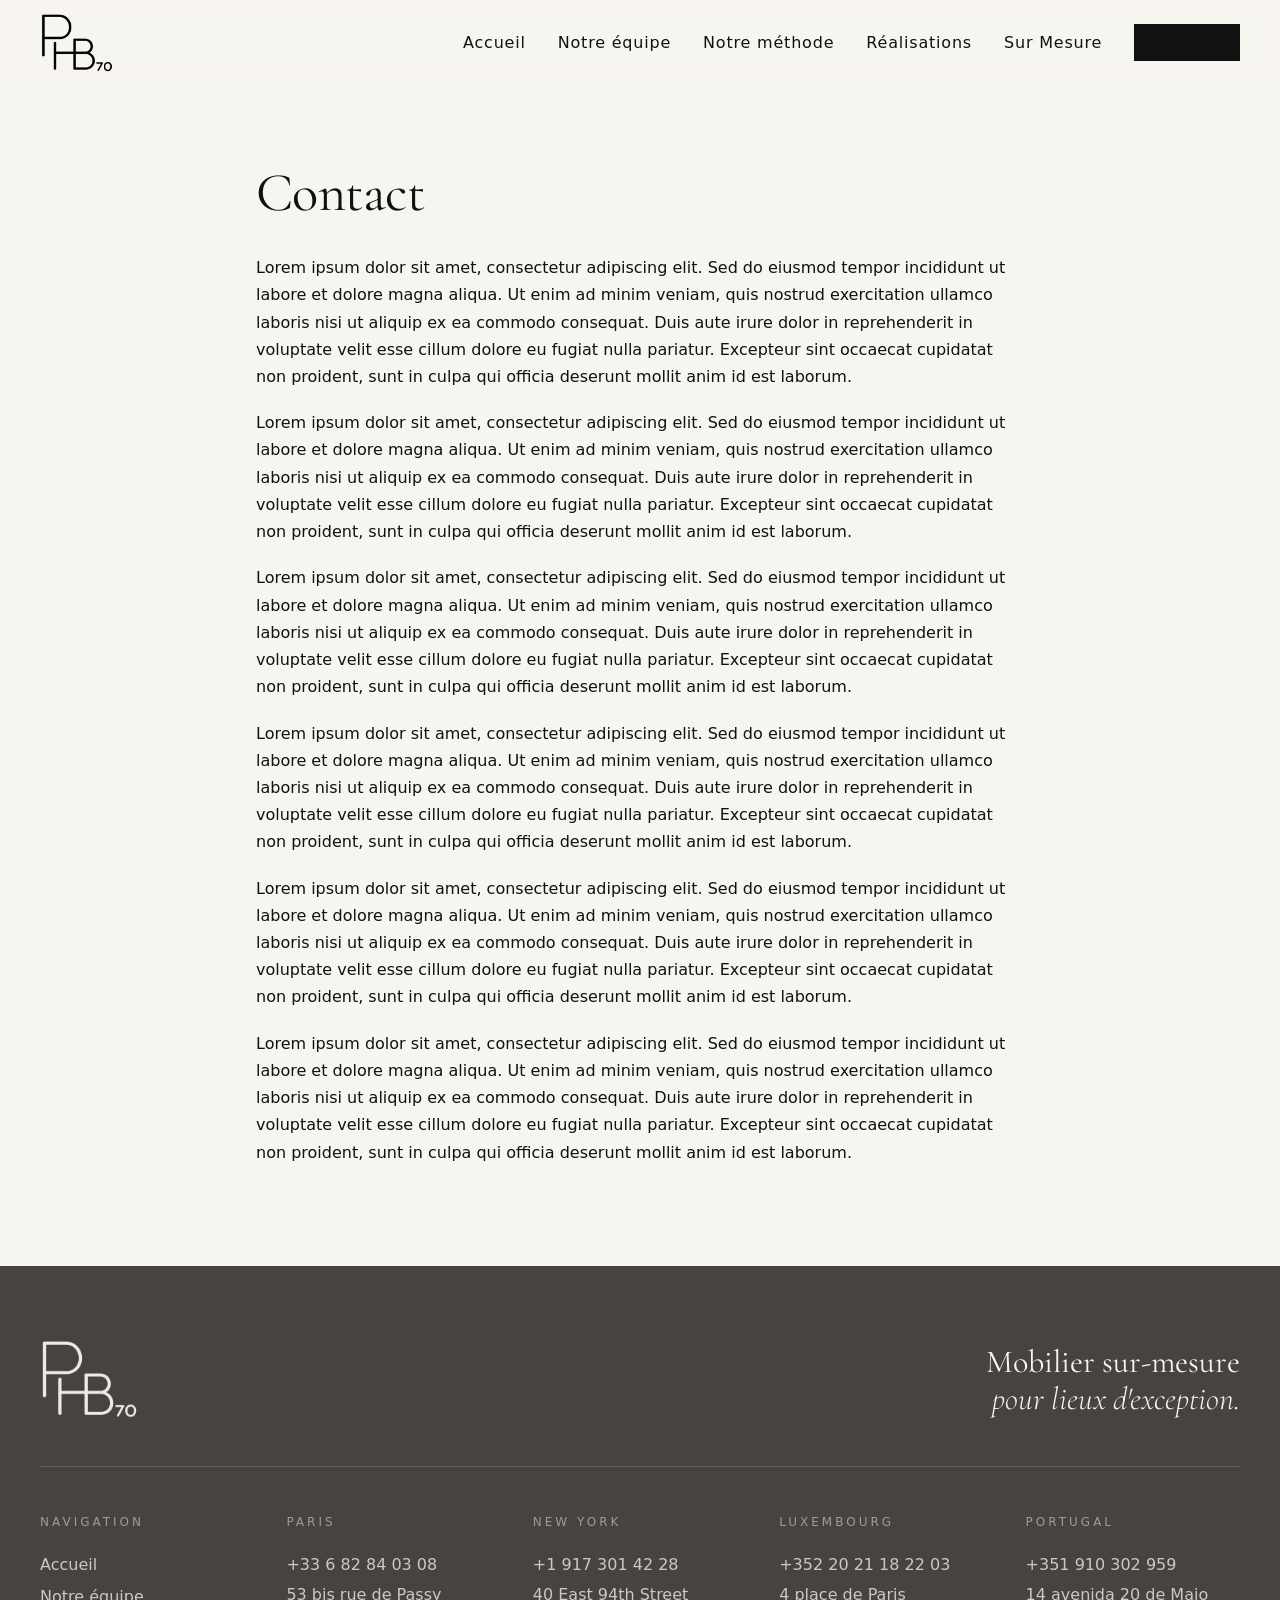
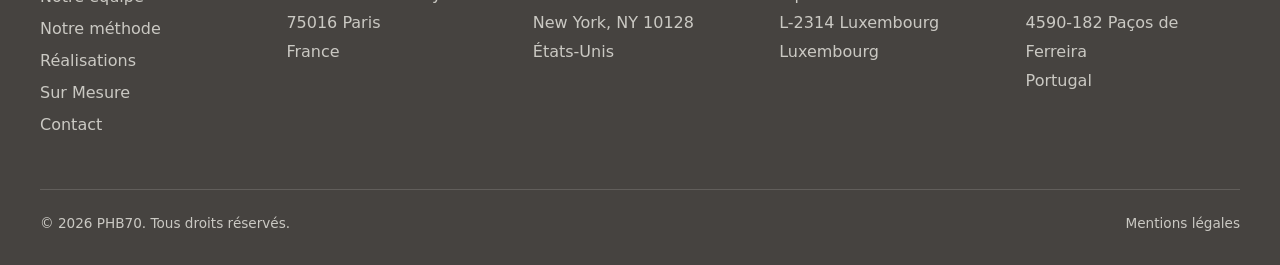
==== contact.html @ 9720c7aa "Add styles and scripts for new "Sur Mesure" page; implement scroll animations for expertise cards an" ====
<!DOCTYPE html>
<html lang="fr">
<head>
  <meta charset="UTF-8">
  <meta name="viewport" content="width=device-width, initial-scale=1.0">
  <title>Contact — PHB70</title>
  <link rel="preconnect" href="https://fonts.googleapis.com">
  <link rel="preconnect" href="https://fonts.gstatic.com" crossorigin>
  <link rel="stylesheet" href="https://fonts.googleapis.com/css2?family=Cormorant+Garamond:ital,wght@0,300;0,400;0,500;0,600;0,700;1,300;1,400&display=swap">
  <link rel="stylesheet" href="style.css">
</head>
<body>
  <header class="header header--transparent is-scrolled" data-solid>
    <a href="index.html" class="header__logo" aria-label="PHB70 — Accueil">
      <img src="assets/logo.png" alt="Logo PHB70">
    </a>
    <nav class="header__nav">
      <ul>
        <li><a href="index.html">Accueil</a></li>
        <li><a href="equipe.html">Notre équipe</a></li>
        <li><a href="methode.html">Notre méthode</a></li>
        <li><a href="realisations.html">Réalisations</a></li>
        <li><a href="sur-mesure.html">Sur Mesure</a></li>
        <li><a href="contact.html" class="header__cta active">Contact</a></li>
      </ul>
    </nav>
  </header>

  <!-- TEXTE TEMPORAIRE en attendant le vrai contenu : à supprimer -->
  <main class="placeholder-page">
    <h1 class="section-title">Contact</h1>
      <p>Lorem ipsum dolor sit amet, consectetur adipiscing elit. Sed do eiusmod tempor incididunt ut labore et dolore magna aliqua. Ut enim ad minim veniam, quis nostrud exercitation ullamco laboris nisi ut aliquip ex ea commodo consequat. Duis aute irure dolor in reprehenderit in voluptate velit esse cillum dolore eu fugiat nulla pariatur. Excepteur sint occaecat cupidatat non proident, sunt in culpa qui officia deserunt mollit anim id est laborum.</p>
      <p>Lorem ipsum dolor sit amet, consectetur adipiscing elit. Sed do eiusmod tempor incididunt ut labore et dolore magna aliqua. Ut enim ad minim veniam, quis nostrud exercitation ullamco laboris nisi ut aliquip ex ea commodo consequat. Duis aute irure dolor in reprehenderit in voluptate velit esse cillum dolore eu fugiat nulla pariatur. Excepteur sint occaecat cupidatat non proident, sunt in culpa qui officia deserunt mollit anim id est laborum.</p>
      <p>Lorem ipsum dolor sit amet, consectetur adipiscing elit. Sed do eiusmod tempor incididunt ut labore et dolore magna aliqua. Ut enim ad minim veniam, quis nostrud exercitation ullamco laboris nisi ut aliquip ex ea commodo consequat. Duis aute irure dolor in reprehenderit in voluptate velit esse cillum dolore eu fugiat nulla pariatur. Excepteur sint occaecat cupidatat non proident, sunt in culpa qui officia deserunt mollit anim id est laborum.</p>
      <p>Lorem ipsum dolor sit amet, consectetur adipiscing elit. Sed do eiusmod tempor incididunt ut labore et dolore magna aliqua. Ut enim ad minim veniam, quis nostrud exercitation ullamco laboris nisi ut aliquip ex ea commodo consequat. Duis aute irure dolor in reprehenderit in voluptate velit esse cillum dolore eu fugiat nulla pariatur. Excepteur sint occaecat cupidatat non proident, sunt in culpa qui officia deserunt mollit anim id est laborum.</p>
      <p>Lorem ipsum dolor sit amet, consectetur adipiscing elit. Sed do eiusmod tempor incididunt ut labore et dolore magna aliqua. Ut enim ad minim veniam, quis nostrud exercitation ullamco laboris nisi ut aliquip ex ea commodo consequat. Duis aute irure dolor in reprehenderit in voluptate velit esse cillum dolore eu fugiat nulla pariatur. Excepteur sint occaecat cupidatat non proident, sunt in culpa qui officia deserunt mollit anim id est laborum.</p>
      <p>Lorem ipsum dolor sit amet, consectetur adipiscing elit. Sed do eiusmod tempor incididunt ut labore et dolore magna aliqua. Ut enim ad minim veniam, quis nostrud exercitation ullamco laboris nisi ut aliquip ex ea commodo consequat. Duis aute irure dolor in reprehenderit in voluptate velit esse cillum dolore eu fugiat nulla pariatur. Excepteur sint occaecat cupidatat non proident, sunt in culpa qui officia deserunt mollit anim id est laborum.</p>
  </main>

  <footer class="footer">
    <div class="footer__top">
      <a href="index.html" class="footer__logo" aria-label="PHB70 — Accueil">
        <img src="assets/logo.png" alt="Logo PHB70">
      </a>
      <p class="footer__tagline">Mobilier sur&#8209;mesure<br><em>pour lieux d'exception.</em></p>
    </div>

    <div class="footer__grid">
      <div class="footer__col">
        <h3 class="footer__heading">Navigation</h3>
        <ul class="footer__nav">
          <li><a class="footer__link" href="index.html">Accueil</a></li>
          <li><a class="footer__link" href="equipe.html">Notre équipe</a></li>
          <li><a class="footer__link" href="methode.html">Notre méthode</a></li>
          <li><a class="footer__link" href="realisations.html">Réalisations</a></li>
          <li><a class="footer__link" href="sur-mesure.html">Sur Mesure</a></li>
          <li><a class="footer__link" href="contact.html">Contact</a></li>
        </ul>
      </div>
      <div class="footer__col">
        <h3 class="footer__heading">Paris</h3>
        <a class="footer__link" href="tel:+33682840308">+33 6 82 84 03 08</a>
        <address class="footer__address">53 bis rue de Passy<br>75016 Paris<br>France</address>
      </div>
      <div class="footer__col">
        <h3 class="footer__heading">New York</h3>
        <a class="footer__link" href="tel:+19173014228">+1 917 301 42 28</a>
        <address class="footer__address">40 East 94th Street<br>New York, NY 10128<br>États-Unis</address>
      </div>
      <div class="footer__col">
        <h3 class="footer__heading">Luxembourg</h3>
        <a class="footer__link" href="tel:+3522021182203">+352 20 21 18 22 03</a>
        <address class="footer__address">4 place de Paris<br>L-2314 Luxembourg<br>Luxembourg</address>
      </div>
      <div class="footer__col">
        <h3 class="footer__heading">Portugal</h3>
        <a class="footer__link" href="tel:+351910302959">+351 910 302 959</a>
        <address class="footer__address">14 avenida 20 de Maio<br>4590-182 Paços de Ferreira<br>Portugal</address>
      </div>
    </div>

    <div class="footer__bottom">
      <p>&copy; 2026 PHB70. Tous droits réservés.</p>
      <a class="footer__link" href="#">Mentions légales</a>
    </div>
  </footer>
  <script src="header.js"></script>
</body>
</html>
---- style.css ----
*,
*::before,
*::after {
  box-sizing: border-box;
  margin: 0;
  padding: 0;
}

body {
  font-family: system-ui, -apple-system, "Segoe UI", Roboto, sans-serif;
  color: #111;
  background: #F7F5EF;
}

/* ===== Header ===== */
.header {
  display: flex;
  align-items: center;
  justify-content: space-between;
  padding: 12px 40px;
  border-bottom: 1px solid #e5e5e5;
  background: #F7F5EF;
}

.header__logo img {
  display: block;
  height: 60px;
  width: auto;
}

.header__nav ul {
  display: flex;
  gap: 32px;
  list-style: none;
}

.header__nav a {
  color: #111;
  text-decoration: none;
  font-size: 1rem;
  letter-spacing: 0.05em;
  padding-bottom: 4px;
  border-bottom: 1px solid transparent;
  transition: border-color 0.2s;
}

.header__nav a:hover,
.header__nav a.active {
  border-bottom-color: #111;
}

/* Bouton Contact encadré */
.header__nav a.header__cta {
  border: 1px solid #111;
  padding: 8px 18px;
  transition: background-color 0.2s, color 0.2s;
}

.header__nav a.header__cta:hover,
.header__nav a.header__cta.active {
  background: #111;
  color: #fff;
  border-color: #111;
}

@media (max-width: 600px) {
  .header {
    padding: 10px 16px;
  }

  .header__logo img {
    height: 44px;
  }
}

@media (max-width: 900px) {
  .header {
    flex-direction: column;
    gap: 12px;
  }

  .header__nav ul {
    flex-wrap: wrap;
    justify-content: center;
    gap: 12px 20px;
  }

  .header__nav a {
    font-size: 0.9rem;
  }
}

/* ===== Header transparent (page d'accueil) ===== */
.header--transparent {
  position: fixed;
  top: 0;
  left: 0;
  right: 0;
  z-index: 100;
  background: transparent;
  border-bottom-color: transparent;
  transition: background-color 0.3s, border-color 0.3s, transform 0.3s ease;
}

/* Header caché quand on descend */
.header--transparent.is-hidden {
  transform: translateY(-100%);
}

/* Léger dégradé sombre pour que le texte blanc reste lisible sur les photos */
.header--transparent::before {
  content: "";
  position: absolute;
  inset: 0;
  z-index: -1;
  background: linear-gradient(to bottom, rgba(0, 0, 0, 0.45), transparent);
  transition: opacity 0.3s;
}

/* Logo et liens en blanc tant que le header est transparent */
.header--transparent .header__logo img {
  filter: invert(1);
  transition: filter 0.3s;
}

.header--transparent .header__nav a {
  color: #fff;
}

.header--transparent .header__nav a:hover,
.header--transparent .header__nav a.active {
  border-bottom-color: #fff;
}

.header--transparent .header__nav a.header__cta {
  border-color: #fff;
}

.header--transparent .header__nav a.header__cta:hover {
  background: #fff;
  color: #111;
}

/* Une fois qu'on a scrollé : header blanc normal */
.header--transparent.is-scrolled {
  background: rgba(247, 245, 239, 0.4);
  -webkit-backdrop-filter: blur(10px);
  backdrop-filter: blur(10px);
  border-bottom-color: transparent;
}

.header--transparent.is-scrolled::before {
  opacity: 0;
}

.header--transparent.is-scrolled .header__logo img {
  filter: none;
}

.header--transparent.is-scrolled .header__nav a {
  color: #111;
}

.header--transparent.is-scrolled .header__nav a:hover,
.header--transparent.is-scrolled .header__nav a.active {
  border-bottom-color: #111;
}

.header--transparent.is-scrolled .header__nav a.header__cta {
  border-color: #111;
}

.header--transparent.is-scrolled .header__nav a.header__cta:hover {
  background: #111;
  color: #fff;
}

/* ===== Carrousel ===== */
.carousel {
  position: relative;
  width: 100%;
  height: 90vh;
  min-height: 320px;
  overflow: hidden;
  background: #111;
}

.carousel__slide {
  position: absolute;
  inset: 0;
  width: 100%;
  height: 100%;
  object-fit: cover;
  opacity: 0;
  transition: opacity 0.8s ease;
}

.carousel__slide.is-active {
  opacity: 1;
}

/* Dégradé sombre en bas pour la lisibilité du texte */
.carousel::after {
  content: "";
  position: absolute;
  inset: 0;
  background: linear-gradient(to top, rgba(0, 0, 0, 0.5), transparent 50%);
  pointer-events: none;
}

/* Texte sur le carrousel, en bas à gauche au-dessus des barres */
.carousel__text {
  position: absolute;
  left: 40px;
  bottom: 72px;
  z-index: 1;
  color: #fff;
  max-width: 700px;
}

/* Même police élégante que les titres de section */
.carousel__title {
  font-family: "Cormorant Garamond", Georgia, serif;
  font-size: 5rem;
  font-weight: 400;
  letter-spacing: 0.04em;
  line-height: 1;
}

.carousel__tagline {
  margin-top: 8px;
  font-family: "Cormorant Garamond", Georgia, serif;
  font-style: italic;
  font-weight: 300;
  font-size: 2rem;
  line-height: 1.2;
}

.carousel__intro {
  margin-top: 16px;
  max-width: 520px;
  font-size: 1rem;
  line-height: 1.6;
  color: rgba(255, 255, 255, 0.85);
}

/* Boutons sur le carrousel */
.carousel__actions {
  display: flex;
  flex-wrap: wrap;
  gap: 16px;
  margin-top: 28px;
}

.btn {
  display: inline-block;
  padding: 14px 28px;
  font-size: 0.9rem;
  letter-spacing: 0.08em;
  text-decoration: none;
  border: 1px solid #fff;
  transition: background-color 0.25s, color 0.25s, border-color 0.25s;
}

/* Bouton plein : fond crème, texte foncé */
.btn--light {
  background: #F7F5EF;
  border-color: #F7F5EF;
  color: #111;
}

.btn--light:hover {
  background: transparent;
  color: #fff;
  border-color: #fff;
}

/* Bouton contour : transparent, texte blanc */
.btn--outline {
  background: transparent;
  color: #fff;
}

.btn--outline:hover {
  background: #fff;
  color: #111;
}

.carousel__dots {
  z-index: 1;
  position: absolute;
  bottom: 28px;
  left: 40px;
  display: flex;
  gap: 12px;
}

/* Barres de progression */
.carousel__bar {
  position: relative;
  width: 60px;
  height: 2px;
  padding: 0;
  border: none;
  background: rgba(255, 255, 255, 0.35);
  cursor: pointer;
}

/* Zone cliquable plus haute que la barre */
.carousel__bar::before {
  content: "";
  position: absolute;
  inset: -10px 0;
}

.carousel__fill {
  position: absolute;
  inset: 0;
  background: #fff;
  transform: scaleX(0);
  transform-origin: left;
}

.carousel__bar.is-done .carousel__fill {
  transform: scaleX(1);
}

.carousel__bar.is-active .carousel__fill {
  animation: carousel-fill var(--carousel-delay, 5000ms) linear forwards;
}

@keyframes carousel-fill {
  from { transform: scaleX(0); }
  to   { transform: scaleX(1); }
}

@media (max-width: 600px) {
  .carousel {
    height: 65vh;
  }

  .carousel__dots {
    left: 16px;
    bottom: 20px;
  }

  .carousel__text {
    left: 16px;
    right: 16px;
    bottom: 56px;
  }

  .carousel__title {
    font-size: 3rem;
  }

  .carousel__tagline {
    font-size: 1.4rem;
  }

  .carousel__intro {
    font-size: 0.9rem;
  }

  .carousel__actions {
    gap: 10px;
    margin-top: 20px;
  }

  .btn {
    padding: 12px 18px;
    font-size: 0.8rem;
  }
}

/* ===== Nos secteurs d'expertises ===== */
.expertises {
  padding: 80px 40px;
}

/* ===== Titres de section =====
   Petite ligne d'intro (numéro + thème) puis un grand titre
   en police élégante, avec un mot en italique. */
.section-head {
  max-width: 1300px; /* aligné sur le bord gauche des cartes */
  margin: 0 auto;
}

.section-eyebrow {
  display: flex;
  align-items: center;
  gap: 14px;
  font-size: 0.8rem;
  text-transform: uppercase;
  letter-spacing: 0.25em;
  color: rgba(17, 17, 17, 0.55);
  margin-bottom: 16px;
}

/* Petit trait avant le numéro */
.section-eyebrow::before {
  content: "";
  width: 40px;
  height: 1px;
  background: currentColor;
}

.section-title {
  font-family: "Cormorant Garamond", Georgia, serif;
  font-size: 3.4rem;
  font-weight: 400;
  line-height: 1.05;
  letter-spacing: -0.01em;
}

.section-title em {
  font-style: italic;
  font-weight: 300;
}

.expertises__grid {
  display: grid;
  grid-template-columns: repeat(3, 1fr);
  gap: 24px;
  max-width: 1300px;
  margin: 48px auto 0;
}

/* Lien "Voir toutes nos réalisations" */
.expertises__link {
  margin-top: 40px;
  text-align: center;
}

.expertises__link a {
  color: #111;
  text-decoration: none;
  font-size: 1.05rem;
  letter-spacing: 0.05em;
  padding-bottom: 4px;
  border-bottom: 1px solid #111;
  transition: opacity 0.2s;
}

.expertises__link a:hover {
  opacity: 0.6;
}

/* Carte : photo + titre en bas sur un dégradé sombre */
.card {
  position: relative;
  aspect-ratio: 4 / 5;
  overflow: hidden;
  background: #111;
}

/* Forme arrondie : petit arrondi en haut à droite, grand arrondi en bas à droite */
.card--arrondi {
  border-radius: 0 5% 23% 0 / 0 4% 27% 0;
}

/* Même forme, en miroir : arrondis à gauche */
.card--arrondi-inverse {
  border-radius: 5% 0 0 23% / 4% 0 0 27%;
}

/* Titre aligné à droite sur la carte Immobilier de prestige */
.card--arrondi-inverse .card__content {
  left: auto;
  right: 24px;
  text-align: right;
}

/* Carte centrale : tous les coins arrondis, titre centré */
.card--centre {
  border-radius: 5% / 4%;
}

.card--centre .card__content {
  left: 24px;
  right: 24px;
  text-align: center;
}

.card img {
  width: 100%;
  height: 100%;
  object-fit: cover;
  display: block;
}

.card::after {
  content: "";
  position: absolute;
  inset: 0;
  background: linear-gradient(to top, rgba(0, 0, 0, 0.6), transparent 50%);
  pointer-events: none;
}

/* Au survol : la carte se soulève et une ombre apparaît derrière.
   On utilise "translate" (et pas "transform") pour ne pas gêner
   l'animation d'apparition au scroll. */
.card {
  transition: translate 0.4s ease, box-shadow 0.4s ease;
}

.card:hover {
  translate: 0 -12px;
  box-shadow: 0 32px 70px rgba(0, 0, 0, 0.45);
}

/* Bloc texte en bas de la carte : titre + "Découvrir" */
.card__content {
  position: absolute;
  left: 24px;
  bottom: 24px;
  z-index: 1;
  color: #fff;
}

.card__title {
  font-size: 1.4rem;
  font-weight: 400;
  letter-spacing: 0.05em;
}

.card__more {
  display: inline-block;
  margin-top: 8px;
  font-size: 0.95rem;
  letter-spacing: 0.05em;
}


@media (max-width: 900px) {
  .expertises__grid {
    grid-template-columns: 1fr;
    max-width: 500px;
  }
}

@media (max-width: 600px) {
  .expertises {
    padding: 56px 16px;
  }

  .section-title {
    font-size: 2.4rem;
  }

  .section-eyebrow {
    font-size: 0.7rem;
    margin-bottom: 12px;
  }
}

/* ===== Galerie (4 photos) =====
   Mosaïque : grande + petite en haut, petite + grande en bas */
.galerie {
  display: grid;
  grid-template-columns: repeat(12, 1fr);
  grid-auto-rows: 480px;
  gap: 0; /* images collées */
  margin-bottom: 100px; /* toute la largeur de l'écran */
}

.galerie__img {
  width: 100%;
  height: 100%;
  object-fit: cover;
  display: block;
}

.galerie__img--1 { grid-column: span 8; }
.galerie__img--2 { grid-column: span 4; }
.galerie__img--3 { grid-column: span 4; }
.galerie__img--4 { grid-column: span 8; }

@media (max-width: 900px) {
  .galerie {
    grid-auto-rows: 320px;
  }
}

@media (max-width: 600px) {
  .galerie {
    grid-template-columns: 1fr;
    grid-auto-rows: 260px;
    margin-bottom: 64px;
  }

  .galerie__img--1,
  .galerie__img--2,
  .galerie__img--3,
  .galerie__img--4 {
    grid-column: auto;
  }
}

/* ===== Nos agences ===== */
/* Titre au-dessus, cartes en dessous */
.agences {
  display: flex;
  flex-direction: column;
  gap: 48px;
  max-width: 1400px;
  margin: 0 auto;
  padding: 40px 40px 80px;
}

/* Le titre s'aligne sur le bord gauche des cartes d'agences */
.agences .section-head {
  max-width: none;
  margin: 0;
}

/* 4 cartes côte à côte, en quinconce (une haute, une basse)
   et qui se chevauchent un peu */
.agences__list {
  display: flex;
  align-items: flex-start;
  flex: 1;
  min-width: 0;
  padding-bottom: 80px; /* place pour les cartes décalées vers le bas */
}

/* Carte d'agence */
.agence {
  position: relative;
  flex: 1;
  min-width: 0;
  background: #3D3A38 url("assets/textures/carte-visite.png") center / cover no-repeat;
  color: rgba(247, 245, 239, 0.75);
  padding: 40px 28px 52px;
  border: 1px solid rgba(247, 245, 239, 0.25);
  border-radius: 16px;
  box-shadow: 0 16px 40px rgba(0, 0, 0, 0.25);
}

/* Chevauchement : chaque carte recouvre un peu la précédente */
.agence + .agence {
  margin-left: -24px;
}

/* Quinconce : les cartes 2 et 4 sont décalées vers le bas */
.agence:nth-child(even) {
  margin-top: 80px;
}

.agence__city {
  font-family: "Cormorant Garamond", Georgia, serif;
  font-size: 2.2rem;
  font-weight: 500;
  color: #F7F5EF;
  margin-bottom: 28px;
}

.agence__phone,
.agence__address {
  font-size: 1rem;
  line-height: 2;
}

.agence__phone {
  display: inline-block;
  color: inherit;
  text-decoration: none;
}

.agence__phone:hover {
  color: #F7F5EF;
}

.agence__address {
  font-style: normal;
}

/* Écrans moyens : titre au-dessus, 2 cartes par ligne */
@media (max-width: 1100px) {
  .agences {
    gap: 32px;
  }

  /* 2 cartes par ligne, quinconce conservé, sans chevauchement */
  .agences__list {
    display: grid;
    grid-template-columns: repeat(2, 1fr);
    gap: 24px;
    padding-bottom: 40px;
  }

  .agence + .agence {
    margin-left: 0;
  }

  .agence:nth-child(even) {
    margin-top: 40px;
  }
}

/* Mobile : 1 carte par ligne */
@media (max-width: 600px) {
  .agences {
    padding: 24px 16px 56px;
  }

  /* 1 carte par ligne, sans décalage */
  .agences__list {
    grid-template-columns: 1fr;
    padding-bottom: 0;
  }

  .agence {
    padding: 36px 28px 44px;
  }

  .agence:nth-child(even) {
    margin-top: 0;
  }
}

/* ===== Ils nous font confiance ===== */
.confiance {
  padding: 96px 0 100px;
  margin-bottom: 100px;
  background: #464340;
}

/* Titre en clair sur le fond foncé */
.confiance .section-title {
  color: #F7F5EF;
}

.confiance .section-eyebrow {
  color: rgba(247, 245, 239, 0.6);
}

.confiance .section-head {
  padding: 0 40px;
  box-sizing: content-box;
}

/* Bandeau défilant, couleur crème du fond du site */
.marquee {
  margin-top: 48px;
  overflow: hidden;
  padding: 32px 0;
  background: #F7F5EF;
}

.marquee__track {
  display: flex;
  width: max-content;
  animation: marquee 40s linear infinite;
}

.marquee__list {
  display: flex;
  list-style: none;
}

.marquee__list li {
  font-family: "Cormorant Garamond", Georgia, serif;
  font-size: 2.2rem;
  font-weight: 400;
  white-space: nowrap;
  color: #111;
}

/* Petit losange entre chaque nom */
.marquee__list li::after {
  content: "◆";
  font-size: 0.6rem;
  vertical-align: middle;
  margin: 0 48px;
  color: rgba(17, 17, 17, 0.35);
}

@keyframes marquee {
  from { transform: translateX(0); }
  to   { transform: translateX(-50%); }
}

@media (max-width: 600px) {
  .confiance {
    padding: 56px 0 64px;
    margin-bottom: 64px;
  }

  .confiance .section-head {
    padding: 0 16px;
  }

  .marquee {
    margin-top: 32px;
    padding: 24px 0;
  }

  .marquee__list li {
    font-size: 1.6rem;
  }

  .marquee__list li::after {
    margin: 0 28px;
  }
}

@media (prefers-reduced-motion: reduce) {
  .marquee__track {
    animation-duration: 120s;
  }
}

/* ===== Nous contacter =====
   Bloc centré : intro, grand titre, phrase, bouton */
.contact-cta {
  padding: 0 40px 120px;
}

.contact-cta__inner {
  max-width: 1300px;
  margin: 0 auto;
  display: flex;
  flex-direction: column;
  align-items: center;
  text-align: center;
}

.contact-cta .section-head {
  margin: 0;
}

/* Intro centrée avec un petit trait de chaque côté */
.contact-cta .section-eyebrow {
  justify-content: center;
}

.contact-cta .section-eyebrow::after {
  content: "";
  width: 40px;
  height: 1px;
  background: currentColor;
}

.contact-cta .section-title {
  font-size: 4.5rem;
}

.contact-cta__side {
  max-width: 520px;
  margin-top: 24px;
}

.contact-cta__text {
  font-size: 1.05rem;
  line-height: 1.7;
  color: rgba(17, 17, 17, 0.7);
  margin-bottom: 36px;
}

/* Bouton foncé (sur fond clair) */
.btn--dark {
  background: #464340; /* même couleur que la section "Ils nous font confiance" */
  border-color: #464340;
  color: #F7F5EF;
}

.btn--dark:hover {
  background: transparent;
  color: #464340;
}

@media (max-width: 600px) {
  .contact-cta {
    padding: 0 16px 72px;
  }

  .contact-cta .section-title {
    font-size: 3rem;
  }
}

/* ===== Page Notre équipe ===== */
.team-intro {
  max-width: 1300px;
  margin: 0 auto;
  padding: 96px 40px 64px;
  box-sizing: content-box;
  display: flex;
  justify-content: space-between;
  align-items: flex-end;
  gap: 48px;
}

.team-intro .section-head {
  margin: 0;
}

.team-intro .section-title {
  font-size: 4.5rem;
}

.team-intro__text {
  max-width: 440px;
  font-size: 1.05rem;
  line-height: 1.7;
  color: rgba(17, 17, 17, 0.7);
}

.team {
  max-width: 1300px;
  margin: 0 auto;
  padding: 0 40px 120px;
  box-sizing: content-box;
}

/* Une personne par bloc : texte dans un cadre fin,
   photo qui déborde du cadre (à droite puis à gauche, en alternance) */
.member {
  position: relative;
  padding-bottom: 80px; /* place pour la photo qui dépasse en bas */
}

.member + .member {
  margin-top: 120px;
}

.member__frame {
  border: 1px solid rgba(17, 17, 17, 0.2);
  padding: 64px 96px 72px;
}

/* Photo à droite : le cadre laisse la place à droite */
.member--right .member__frame {
  margin-right: 110px;
  padding-right: 190px;
}

/* Photo à gauche : le cadre laisse la place à gauche */
.member--left .member__frame {
  margin-left: 110px;
  padding-left: 190px;
}

.member__photo {
  position: absolute;
  top: 80px;
  width: 260px;
  aspect-ratio: 2 / 3;
  background: #464340;
  overflow: hidden;
  box-shadow: 0 40px 90px rgba(0, 0, 0, 0.55);
}

.member--right .member__photo { right: 0; }
.member--left .member__photo { left: 0; }

.member__photo img {
  width: 100%;
  height: 100%;
  object-fit: cover;
  display: block;
}

.member__role {
  font-size: 0.8rem;
  text-transform: uppercase;
  letter-spacing: 0.25em;
  color: rgba(17, 17, 17, 0.55);
  margin-bottom: 28px;
}

.member__name {
  font-family: "Cormorant Garamond", Georgia, serif;
  font-size: 4rem;
  font-weight: 400;
  line-height: 1.05;
}

.member__name em {
  font-style: inherit;
}

/* Petit trait sous le nom */
.member__line {
  display: block;
  width: 56px;
  height: 1px;
  background: #464340;
  margin: 32px 0;
}

.member__text {
  font-size: 1rem;
  line-height: 1.9;
  text-align: justify;
  color: rgba(17, 17, 17, 0.7);
}

@media (max-width: 900px) {
  .team-intro {
    flex-direction: column;
    align-items: flex-start;
    gap: 24px;
  }

  /* Tablette / mobile : photo au-dessus, cadre en dessous */
  .member {
    padding-bottom: 0;
  }

  .member__photo {
    position: relative;
    top: auto;
    left: auto !important;
    right: auto !important;
    width: min(260px, 60%);
    margin-bottom: -80px;
    z-index: 1;
  }

  .member--right .member__photo {
    margin-left: auto;
    margin-right: 24px;
  }

  .member--left .member__photo {
    margin-left: 24px;
  }

  .member--right .member__frame,
  .member--left .member__frame {
    margin: 0;
    padding: 128px 48px 64px;
    min-height: 0;
  }

  /* Photo au-dessus du cadre dans l'ordre d'affichage */
  .member {
    display: flex;
    flex-direction: column-reverse;
  }
}

@media (max-width: 600px) {
  .team-intro {
    padding: 56px 16px 40px;
  }

  .team-intro .section-title {
    font-size: 3rem;
  }

  .team {
    padding: 0 16px 72px;
  }

  .member + .member {
    margin-top: 72px;
  }

  .member--right .member__frame,
  .member--left .member__frame {
    padding: 112px 24px 48px;
  }

  .member__text {
    text-align: left;
  }

  .member__name {
    font-size: 2.6rem;
  }
}

/* TEXTE TEMPORAIRE des pages vides : à supprimer */
.placeholder-page {
  max-width: 800px;
  margin: 0 auto;
  padding: 80px 16px 100px;
  line-height: 1.7;
}

.placeholder-page h1 {
  margin-bottom: 32px;
}

.placeholder-page p + p {
  margin-top: 1.2em;
}

/* ===== Footer ===== */
.footer {
  background: #464340;
  color: rgba(247, 245, 239, 0.75);
  padding: 72px 40px 32px;
}

.footer__top,
.footer__grid,
.footer__bottom {
  max-width: 1300px;
  margin: 0 auto;
}

/* Logo + phrase d'accroche */
.footer__top {
  display: flex;
  align-items: flex-end;
  justify-content: space-between;
  gap: 32px;
  padding-bottom: 48px;
  border-bottom: 1px solid rgba(247, 245, 239, 0.15);
}

.footer__logo img {
  display: block;
  height: 80px;
  width: auto;
  filter: invert(1); /* logo en clair */
  opacity: 0.9;
}

.footer__tagline {
  font-family: "Cormorant Garamond", Georgia, serif;
  font-size: 2rem;
  line-height: 1.15;
  color: #F7F5EF;
  text-align: right;
}

.footer__tagline em {
  font-style: italic;
  font-weight: 300;
}

/* Colonnes : navigation + 4 agences */
.footer__grid {
  display: grid;
  grid-template-columns: repeat(5, 1fr);
  gap: 32px;
  padding: 48px 0;
}

.footer__heading {
  font-size: 0.75rem;
  font-weight: 400;
  text-transform: uppercase;
  letter-spacing: 0.25em;
  color: rgba(247, 245, 239, 0.5);
  margin-bottom: 20px;
}

.footer__nav {
  list-style: none;
}

.footer__link {
  display: inline-block;
  color: rgba(247, 245, 239, 0.75);
  text-decoration: none;
  line-height: 2;
  transition: color 0.2s;
}

.footer__link:hover {
  color: #F7F5EF;
}

.footer__address {
  font-style: normal;
  line-height: 1.8;
}

/* Copyright + mentions légales */
.footer__bottom {
  display: flex;
  justify-content: space-between;
  align-items: center;
  gap: 16px;
  padding-top: 24px;
  border-top: 1px solid rgba(247, 245, 239, 0.15);
  font-size: 0.85rem;
}

.footer__bottom .footer__link {
  line-height: 1.4;
}

@media (max-width: 1100px) {
  .footer__grid {
    grid-template-columns: repeat(3, 1fr);
    row-gap: 40px;
  }
}

@media (max-width: 600px) {
  .footer {
    padding: 56px 16px 24px;
  }

  .footer__top {
    flex-direction: column;
    align-items: flex-start;
  }

  .footer__logo img {
    height: 60px;
  }

  .footer__tagline {
    font-size: 1.6rem;
    text-align: left;
  }

  .footer__grid {
    grid-template-columns: 1fr 1fr;
  }

  .footer__bottom {
    flex-direction: column;
    align-items: flex-start;
  }
}

/* ===== Animation d'apparition au scroll ===== */
.reveal {
  opacity: 0;
  transform: translateY(40px);
  /* l'ombre au survol garde sa propre durée, plus rapide */
  transition: opacity 1.4s ease, transform 1.4s ease, translate 0.4s ease, box-shadow 0.4s ease;
}

/* Carte de gauche : arrive depuis la gauche */
.reveal.card--arrondi {
  transform: translateX(-160px);
}

/* Carte de droite : arrive depuis la droite */
.reveal.card--arrondi-inverse {
  transform: translateX(160px);
}

.reveal.is-visible {
  opacity: 1;
  transform: none;
}

/* Évite une barre de scroll horizontale pendant l'animation */
.expertises {
  overflow-x: clip;
}
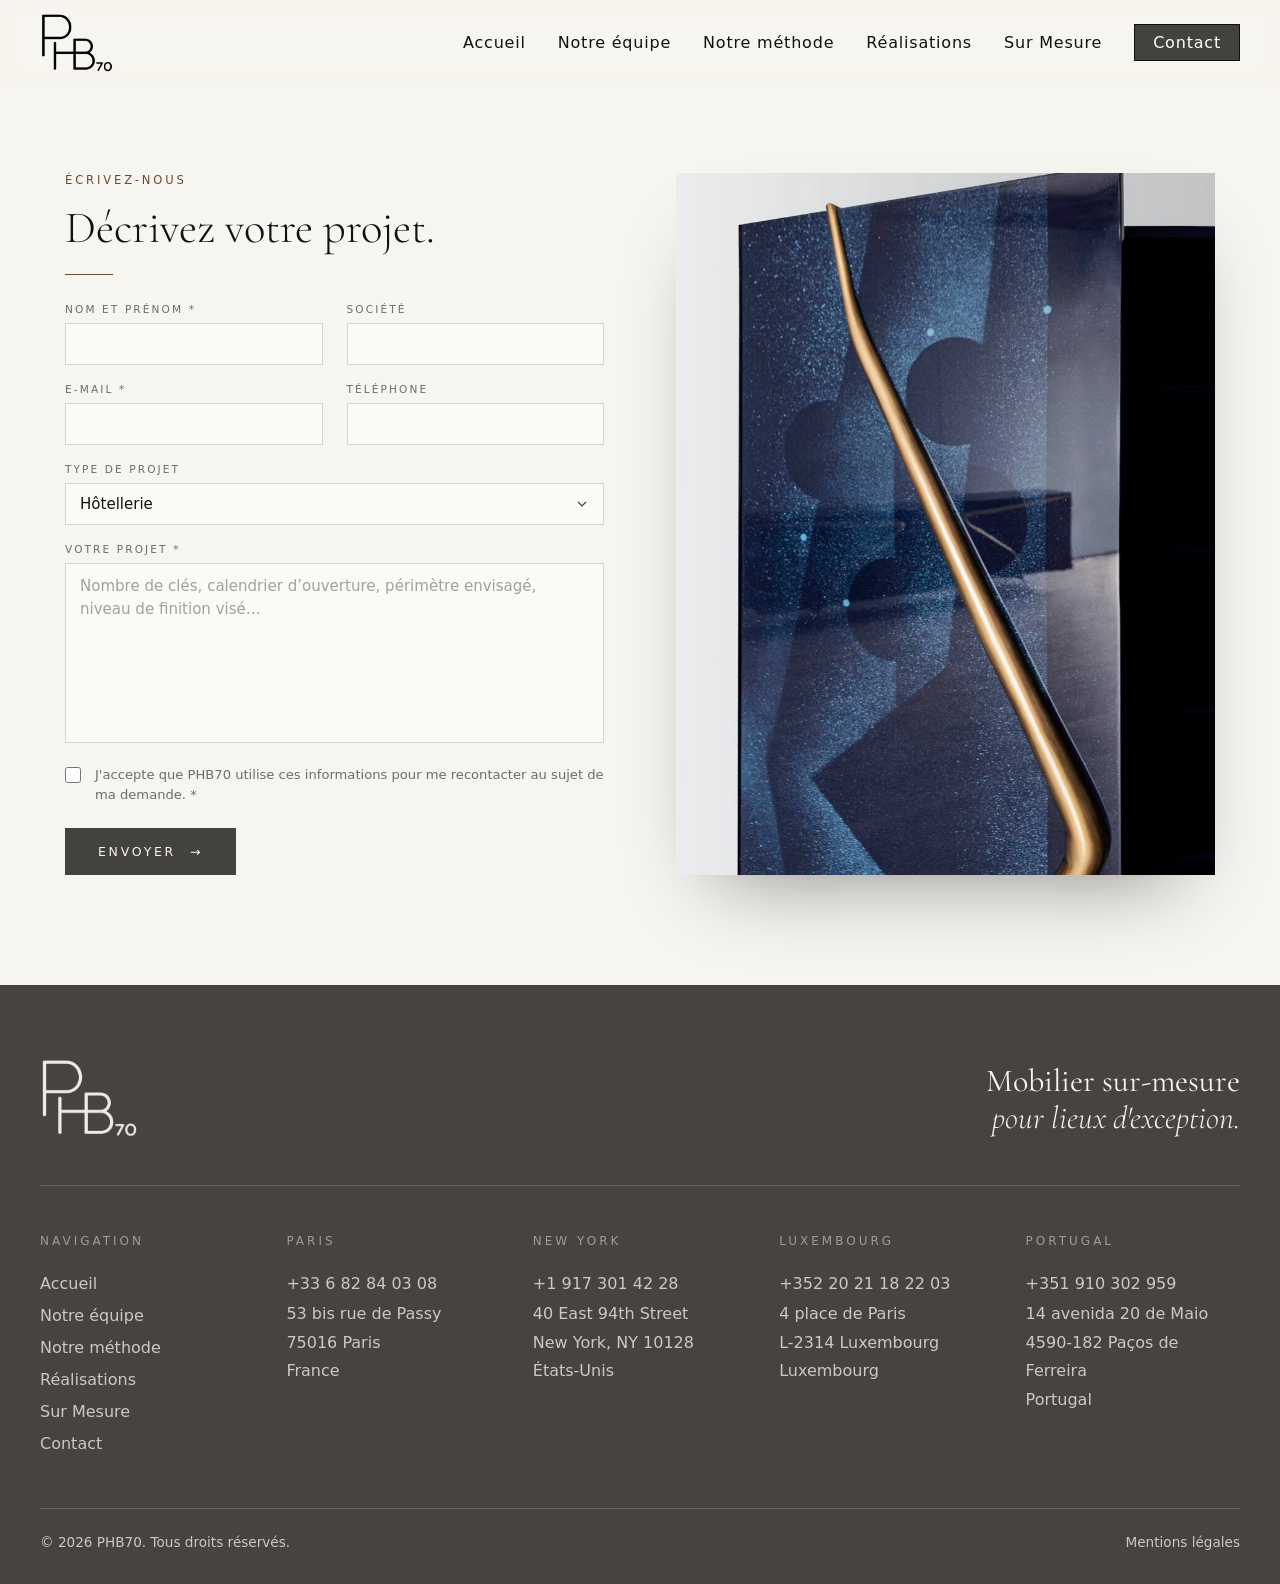
==== commit 7a5497be: "feat: add sur-mesure.js for custom furniture pieces display with detailed specifications and materia" ====
--- a/contact.html
+++ b/contact.html
@@ -4,6 +4,8 @@
   <meta charset="UTF-8">
   <meta name="viewport" content="width=device-width, initial-scale=1.0">
   <title>Contact — PHB70</title>
+  <link rel="icon" type="image/png" sizes="32x32" href="assets/favicon-32.png">
+  <link rel="apple-touch-icon" href="assets/favicon-180.png">
   <link rel="preconnect" href="https://fonts.googleapis.com">
   <link rel="preconnect" href="https://fonts.gstatic.com" crossorigin>
   <link rel="stylesheet" href="https://fonts.googleapis.com/css2?family=Cormorant+Garamond:ital,wght@0,300;0,400;0,500;0,600;0,700;1,300;1,400&display=swap">
@@ -26,15 +28,64 @@
     </nav>
   </header>
 
-  <!-- TEXTE TEMPORAIRE en attendant le vrai contenu : à supprimer -->
-  <main class="placeholder-page">
-    <h1 class="section-title">Contact</h1>
-      <p>Lorem ipsum dolor sit amet, consectetur adipiscing elit. Sed do eiusmod tempor incididunt ut labore et dolore magna aliqua. Ut enim ad minim veniam, quis nostrud exercitation ullamco laboris nisi ut aliquip ex ea commodo consequat. Duis aute irure dolor in reprehenderit in voluptate velit esse cillum dolore eu fugiat nulla pariatur. Excepteur sint occaecat cupidatat non proident, sunt in culpa qui officia deserunt mollit anim id est laborum.</p>
-      <p>Lorem ipsum dolor sit amet, consectetur adipiscing elit. Sed do eiusmod tempor incididunt ut labore et dolore magna aliqua. Ut enim ad minim veniam, quis nostrud exercitation ullamco laboris nisi ut aliquip ex ea commodo consequat. Duis aute irure dolor in reprehenderit in voluptate velit esse cillum dolore eu fugiat nulla pariatur. Excepteur sint occaecat cupidatat non proident, sunt in culpa qui officia deserunt mollit anim id est laborum.</p>
-      <p>Lorem ipsum dolor sit amet, consectetur adipiscing elit. Sed do eiusmod tempor incididunt ut labore et dolore magna aliqua. Ut enim ad minim veniam, quis nostrud exercitation ullamco laboris nisi ut aliquip ex ea commodo consequat. Duis aute irure dolor in reprehenderit in voluptate velit esse cillum dolore eu fugiat nulla pariatur. Excepteur sint occaecat cupidatat non proident, sunt in culpa qui officia deserunt mollit anim id est laborum.</p>
-      <p>Lorem ipsum dolor sit amet, consectetur adipiscing elit. Sed do eiusmod tempor incididunt ut labore et dolore magna aliqua. Ut enim ad minim veniam, quis nostrud exercitation ullamco laboris nisi ut aliquip ex ea commodo consequat. Duis aute irure dolor in reprehenderit in voluptate velit esse cillum dolore eu fugiat nulla pariatur. Excepteur sint occaecat cupidatat non proident, sunt in culpa qui officia deserunt mollit anim id est laborum.</p>
-      <p>Lorem ipsum dolor sit amet, consectetur adipiscing elit. Sed do eiusmod tempor incididunt ut labore et dolore magna aliqua. Ut enim ad minim veniam, quis nostrud exercitation ullamco laboris nisi ut aliquip ex ea commodo consequat. Duis aute irure dolor in reprehenderit in voluptate velit esse cillum dolore eu fugiat nulla pariatur. Excepteur sint occaecat cupidatat non proident, sunt in culpa qui officia deserunt mollit anim id est laborum.</p>
-      <p>Lorem ipsum dolor sit amet, consectetur adipiscing elit. Sed do eiusmod tempor incididunt ut labore et dolore magna aliqua. Ut enim ad minim veniam, quis nostrud exercitation ullamco laboris nisi ut aliquip ex ea commodo consequat. Duis aute irure dolor in reprehenderit in voluptate velit esse cillum dolore eu fugiat nulla pariatur. Excepteur sint occaecat cupidatat non proident, sunt in culpa qui officia deserunt mollit anim id est laborum.</p>
+  <main class="contact-page">
+    <section class="contact">
+      <div class="contact__form-col">
+        <p class="contact__eyebrow">Écrivez-nous</p>
+        <h1 class="contact__title">Décrivez votre projet.</h1>
+        <span class="contact__rule" aria-hidden="true"></span>
+
+        <!-- Formulaire : PAS ENCORE BRANCHÉ, voir contact.js -->
+        <form class="contact-form" id="contact-form" novalidate>
+          <div class="contact-form__row">
+            <label class="field">
+              <span class="field__label">Nom et prénom *</span>
+              <input class="field__input" type="text" name="nom" autocomplete="name" required>
+            </label>
+            <label class="field">
+              <span class="field__label">Société</span>
+              <input class="field__input" type="text" name="societe" autocomplete="organization">
+            </label>
+          </div>
+          <div class="contact-form__row">
+            <label class="field">
+              <span class="field__label">E-mail *</span>
+              <input class="field__input" type="email" name="email" autocomplete="email" required>
+            </label>
+            <label class="field">
+              <span class="field__label">Téléphone</span>
+              <input class="field__input" type="tel" name="telephone" autocomplete="tel">
+            </label>
+          </div>
+          <label class="field">
+            <span class="field__label">Type de projet</span>
+            <select class="field__input" name="type" id="contact-type">
+              <option value="hotellerie">Hôtellerie</option>
+              <option value="restauration">Restauration</option>
+              <option value="immobilier">Immobilier de prestige</option>
+              <option value="particulier">Particulier</option>
+              <option value="autre">Autre</option>
+            </select>
+          </label>
+          <label class="field">
+            <span class="field__label">Votre projet *</span>
+            <textarea class="field__input field__input--area" name="message" id="contact-message" rows="4" required></textarea>
+          </label>
+
+          <label class="consent">
+            <input type="checkbox" name="consentement" required>
+            <span>J'accepte que PHB70 utilise ces informations pour me recontacter au sujet de ma demande. *</span>
+          </label>
+
+          <button class="contact-form__submit" type="submit">Envoyer <span aria-hidden="true">&rarr;</span></button>
+          <p class="contact-form__status" role="status" aria-live="polite"></p>
+        </form>
+      </div>
+
+      <figure class="contact__photo">
+        <img src="assets/contact/contact.jpg" alt="Porte en verre bleu et poignée en laiton, réalisation PHB70">
+      </figure>
+    </section>
   </main>
 
   <footer class="footer">
@@ -85,5 +136,6 @@
     </div>
   </footer>
   <script src="header.js"></script>
+  <script src="contact.js"></script>
 </body>
 </html>
--- a/style.css
+++ b/style.css
@@ -50,17 +50,20 @@
 }
 
 /* Bouton Contact encadré */
+/* Bouton Contact : plein noir pour qu'il ressorte */
 .header__nav a.header__cta {
+  background: #111;
+  color: #fff;
   border: 1px solid #111;
   padding: 8px 18px;
-  transition: background-color 0.2s, color 0.2s;
+  transition: background-color 0.2s, border-color 0.2s, color 0.2s;
 }
 
 .header__nav a.header__cta:hover,
 .header__nav a.header__cta.active {
-  background: #111;
+  background: #44423D;
+  border-color: #44423D;
   color: #fff;
-  border-color: #111;
 }
 
 @media (max-width: 600px) {
@@ -133,12 +136,14 @@
 }
 
 .header--transparent .header__nav a.header__cta {
-  border-color: #fff;
+  color: #fff;
+  border-color: #111;
 }
 
 .header--transparent .header__nav a.header__cta:hover {
-  background: #fff;
-  color: #111;
+  background: #44423D;
+  border-color: #44423D;
+  color: #fff;
 }
 
 /* Une fois qu'on a scrollé : header blanc normal */
@@ -167,11 +172,13 @@
 }
 
 .header--transparent.is-scrolled .header__nav a.header__cta {
+  color: #fff;
   border-color: #111;
 }
 
 .header--transparent.is-scrolled .header__nav a.header__cta:hover {
-  background: #111;
+  background: #44423D;
+  border-color: #44423D;
   color: #fff;
 }
 
@@ -524,6 +531,18 @@
   letter-spacing: 0.05em;
 }
 
+/* Toute la carte est un lien vers les réalisations filtrées */
+a.card {
+  display: block;
+  color: inherit;
+  text-decoration: none;
+}
+
+a.card:focus-visible {
+  outline: 2px solid #111;
+  outline-offset: 4px;
+}
+
 .card__more {
   display: inline-block;
   margin-top: 8px;
@@ -560,8 +579,20 @@
   display: grid;
   grid-template-columns: repeat(12, 1fr);
   grid-auto-rows: 480px;
-  gap: 0; /* images collées */
+  gap: 30px; /* même écart que entre le cadre clair et les photos (44 - 12 - 2) */
   margin-bottom: 100px; /* toute la largeur de l'écran */
+  /* Fond gris chaud avec un fin cadre clair en retrait, comme un passe-partout */
+  position: relative;
+  background: #44423D;
+  padding: 44px;
+}
+
+.galerie::before {
+  content: "";
+  position: absolute;
+  inset: 12px;
+  border: 2px solid #B8B0A8;
+  pointer-events: none;
 }
 
 .galerie__img {
@@ -579,6 +610,12 @@
 @media (max-width: 900px) {
   .galerie {
     grid-auto-rows: 320px;
+    padding: 32px;
+    gap: 20px;
+  }
+
+  .galerie::before {
+    inset: 10px;
   }
 }
 
@@ -587,6 +624,13 @@
     grid-template-columns: 1fr;
     grid-auto-rows: 260px;
     margin-bottom: 64px;
+    padding: 24px;
+    gap: 15px;
+  }
+
+  .galerie::before {
+    inset: 8px;
+    border-width: 1px;
   }
 
   .galerie__img--1,
@@ -594,6 +638,39 @@
   .galerie__img--3,
   .galerie__img--4 {
     grid-column: auto;
+  }
+}
+
+/* ===== Galerie de 3 photos (entre "Notre mission" et les expertises) =====
+   Même fond et même cadre que la grande galerie, 3 photos verticales */
+.galerie--trio {
+  grid-template-columns: repeat(3, 1fr);
+  grid-auto-rows: auto;
+  margin-top: 72px;
+  margin-bottom: 0;
+}
+
+.galerie--trio .galerie__img {
+  aspect-ratio: 2 / 3;
+  height: auto;
+}
+
+@media (max-width: 900px) {
+  .galerie--trio {
+    grid-auto-rows: auto;
+    margin-top: 48px;
+  }
+}
+
+@media (max-width: 600px) {
+  .galerie--trio {
+    grid-template-columns: 1fr;
+    grid-auto-rows: auto;
+    margin-bottom: 0;
+  }
+
+  .galerie--trio .galerie__img {
+    aspect-ratio: 4 / 5;
   }
 }
 
@@ -624,17 +701,82 @@
   padding-bottom: 80px; /* place pour les cartes décalées vers le bas */
 }
 
-/* Carte d'agence */
+/* Carte d'agence — format carte de visite (85 × 55 mm, paysage) */
 .agence {
   position: relative;
   flex: 1;
   min-width: 0;
+  aspect-ratio: 85 / 55;
   background: #3D3A38 url("assets/textures/carte-visite.png") center / cover no-repeat;
   color: rgba(247, 245, 239, 0.75);
-  padding: 40px 28px 52px;
-  border: 1px solid rgba(247, 245, 239, 0.25);
-  border-radius: 16px;
-  box-shadow: 0 16px 40px rgba(0, 0, 0, 0.25);
+  padding: 26px 28px;
+  border-radius: 6px;
+  /* Plaque de marbre épaisse :
+     - reflets sur l'arête haute et assombrissement du bas (biseau)
+     - tranche visible en dessous (couches empilées de plus en plus sombres)
+     - ombre portée au sol */
+  box-shadow:
+    inset 0 1px 0 rgba(255, 255, 255, 0.22),
+    inset 1px 0 0 rgba(255, 255, 255, 0.08),
+    inset 0 -3px 6px rgba(0, 0, 0, 0.45),
+    0 1px 0 #2f2c2a,
+    0 2px 0 #2c2927,
+    0 3px 0 #2a2725,
+    0 4px 0 #282523,
+    0 5px 0 #262321,
+    0 6px 0 #24211f,
+    0 7px 0 #221f1d,
+    0 8px 0 #1f1c1a,
+    0 9px 0 #1c1a18,
+    0 10px 2px rgba(0, 0, 0, 0.5),
+    0 24px 30px rgba(0, 0, 0, 0.35),
+    0 44px 70px rgba(0, 0, 0, 0.4);
+}
+
+/* Filet intérieur, comme une carte imprimée */
+.agence::before {
+  content: "";
+  position: absolute;
+  inset: 8px;
+  /* Filet gravé : sillon sombre avec un reflet clair sur son bord bas */
+  border: 1px solid rgba(0, 0, 0, 0.55);
+  box-shadow: 0 1px 0 rgba(255, 255, 255, 0.12), inset 0 1px 0 rgba(255, 255, 255, 0.1);
+  border-radius: 3px;
+  pointer-events: none;
+}
+
+/* Texte gravé dans la pierre : ombre au-dessus, reflet en dessous */
+.agence__city,
+.agence__phone,
+.agence__address {
+  text-shadow: 0 -1px 0 rgba(0, 0, 0, 0.75), 0 1px 0 rgba(255, 255, 255, 0.14);
+}
+
+.agence__body {
+  position: relative;
+  height: 100%;
+  display: flex;
+  flex-direction: column;
+}
+
+/* Petit logo en haut à droite */
+.agence__logo {
+  position: absolute;
+  top: 0;
+  right: 0;
+  height: 34px;
+  width: auto;
+  filter: invert(1) drop-shadow(0 1px 0 rgba(0, 0, 0, 0.3)) drop-shadow(0 -1px 0 rgba(255, 255, 255, 0.5));
+  opacity: 0.85;
+}
+
+.agence__line {
+  display: block;
+  width: 40px;
+  height: 1px;
+  background: rgba(247, 245, 239, 0.5);
+  box-shadow: 0 -1px 0 rgba(0, 0, 0, 0.7), 0 1px 0 rgba(255, 255, 255, 0.12);
+  margin: 10px 0 auto; /* pousse les coordonnées en bas de la carte */
 }
 
 /* Chevauchement : chaque carte recouvre un peu la précédente */
@@ -649,16 +791,17 @@
 
 .agence__city {
   font-family: "Cormorant Garamond", Georgia, serif;
-  font-size: 2.2rem;
+  font-size: 1.9rem;
   font-weight: 500;
+  line-height: 1.1;
   color: #F7F5EF;
-  margin-bottom: 28px;
+  padding-right: 70px; /* laisse la place au logo */
 }
 
 .agence__phone,
 .agence__address {
-  font-size: 1rem;
-  line-height: 2;
+  font-size: 0.9rem;
+  line-height: 1.6;
 }
 
 .agence__phone {
@@ -711,7 +854,7 @@
   }
 
   .agence {
-    padding: 36px 28px 44px;
+    padding: 24px 26px;
   }
 
   .agence:nth-child(even) {
@@ -1250,3 +1393,2240 @@
 .expertises {
   overflow-x: clip;
 }
+
+/* ===== Ce que fait PHB70 (après le carrousel) =====
+   Titre à gauche, texte à droite pour occuper toute la largeur */
+.apropos {
+  padding: 96px 40px 24px;
+}
+
+.apropos__inner {
+  display: grid;
+  grid-template-columns: 5fr 7fr;
+  gap: 64px;
+  max-width: 1300px;
+  margin: 0 auto;
+  align-items: start;
+}
+
+.apropos .section-head {
+  margin: 0;
+}
+
+.apropos__body {
+  padding-top: 34px; /* aligne le texte sous le surtitre, au niveau du titre */
+}
+
+.apropos__lead {
+  font-family: "Cormorant Garamond", Georgia, serif;
+  font-size: 1.9rem;
+  line-height: 1.3;
+}
+
+.apropos__text {
+  margin-top: 24px;
+  font-size: 1.05rem;
+  line-height: 1.75;
+  color: rgba(17, 17, 17, 0.7);
+}
+
+@media (max-width: 900px) {
+  .apropos__inner {
+    grid-template-columns: 1fr;
+    gap: 28px;
+  }
+
+  .apropos__body {
+    padding-top: 0;
+  }
+}
+
+@media (max-width: 600px) {
+  .apropos {
+    padding: 64px 16px 8px;
+  }
+
+  .apropos__lead {
+    font-size: 1.4rem;
+  }
+}
+
+/* ===== Page Notre méthode =====
+   Intro, puis 5 étapes : image d'un côté, texte de l'autre, en alternance */
+.method-intro {
+  max-width: 1300px;
+  margin: 0 auto;
+  padding: 96px 40px 80px;
+  box-sizing: content-box;
+  display: flex;
+  justify-content: space-between;
+  align-items: flex-end;
+  gap: 48px;
+}
+
+.method-intro .section-head {
+  margin: 0;
+}
+
+.method-intro .section-title {
+  font-size: 4.5rem;
+}
+
+.method-intro__text {
+  max-width: 440px;
+  font-size: 1.05rem;
+  line-height: 1.7;
+  color: rgba(17, 17, 17, 0.7);
+}
+
+@media (max-width: 900px) {
+  .method-intro {
+    flex-direction: column;
+    align-items: flex-start;
+    gap: 24px;
+  }
+}
+
+@media (max-width: 600px) {
+  .method-intro {
+    padding: 64px 16px 48px;
+  }
+
+  .method-intro .section-title {
+    font-size: 2.8rem;
+  }
+}
+
+/* ===== Notre méthode : les 5 étapes =====
+   Chaque étape est une "double page" : texte dans un cadre fin d'un côté,
+   photo posée sur fond sombre de l'autre (côté qui alterne). */
+.spreads {
+  max-width: 1200px;
+  margin: 0 auto;
+  padding: 0 40px 140px;
+  box-sizing: content-box;
+  display: flex;
+  flex-direction: column;
+  gap: 48px;
+}
+
+.spread {
+  position: relative;
+  display: grid;
+  grid-template-columns: 1fr 1fr;
+  min-height: 440px;
+  background: #F7F5EF;
+  box-shadow: 0 30px 60px rgba(0, 0, 0, 0.18), 0 8px 18px rgba(0, 0, 0, 0.08);
+}
+
+/* Une étape sur deux : photo à gauche */
+.spread:nth-child(even) .spread__media {
+  order: -1;
+}
+
+/* Côté texte : fond crème et cadre fin en retrait */
+.spread__text {
+  position: relative;
+  display: flex;
+  flex-direction: column;
+  justify-content: center;
+  padding: 72px 64px;
+  background: #F2EFE8;
+}
+
+.spread__text::before {
+  content: "";
+  position: absolute;
+  inset: 14px;
+  border: 1px solid rgba(68, 66, 61, 0.45);
+  pointer-events: none;
+}
+
+.spread__eyebrow {
+  font-size: 0.75rem;
+  text-transform: uppercase;
+  letter-spacing: 0.25em;
+  color: rgba(17, 17, 17, 0.5);
+  margin-bottom: 14px;
+}
+
+.spread__title {
+  font-family: "Cormorant Garamond", Georgia, serif;
+  font-size: 2.6rem;
+  font-weight: 400;
+  line-height: 1.05;
+  margin-bottom: 24px;
+}
+
+.spread__title em {
+  font-style: italic;
+  font-weight: 300;
+}
+
+.spread__body {
+  font-size: 1rem;
+  line-height: 1.75;
+  color: rgba(17, 17, 17, 0.65);
+}
+
+.spread__body + .spread__body {
+  margin-top: 16px;
+}
+
+/* Côté photo : fond sombre du site, photo posée comme un tirage */
+.spread__media {
+  display: flex;
+  align-items: center;
+  justify-content: center;
+  padding: 56px;
+  background: #44423D;
+}
+
+.spread__media img {
+  display: block;
+  width: 100%;
+  aspect-ratio: 3 / 2;
+  object-fit: cover;
+  box-shadow: 0 18px 36px rgba(0, 0, 0, 0.45);
+}
+
+@media (max-width: 900px) {
+  .spreads {
+    gap: 32px;
+  }
+
+  .spread {
+    grid-template-columns: 1fr;
+    min-height: 0;
+  }
+
+  .spread:nth-child(even) .spread__media {
+    order: 0;
+  }
+
+  .spread__text {
+    padding: 56px 44px;
+  }
+
+  .spread__media {
+    padding: 40px;
+  }
+}
+
+@media (max-width: 600px) {
+  .spreads {
+    padding: 0 16px 80px;
+  }
+
+  .spread__text {
+    padding: 44px 32px;
+  }
+
+  .spread__text::before {
+    inset: 10px;
+  }
+
+  .spread__media {
+    padding: 24px;
+  }
+
+  .spread__title {
+    font-size: 2rem;
+  }
+}
+
+/* =====================================================================
+   ===== Page Réalisations : livres de projets =====
+   ===================================================================== */
+
+/* Barre au-dessus des livres : filtres */
+.projects-bar {
+  width: min(1300px, calc(100% - 80px));
+  margin: 0 auto 56px;
+}
+
+/* Filtres par secteur : petites capitales espacées, un trait fin glisse sous le secteur choisi */
+.filters {
+  display: flex;
+}
+
+.filters__list {
+  position: relative;
+  display: flex;
+  align-items: baseline;
+  gap: 40px;
+  padding-bottom: 8px;
+  overflow-x: auto;
+  scrollbar-width: none;
+}
+
+.filters__list::-webkit-scrollbar {
+  display: none;
+}
+
+.filters__btn {
+  flex-shrink: 0;
+  padding: 4px 0;
+  margin: 0;
+  border: none;
+  background: none;
+  font: inherit;
+  font-size: 0.72rem;
+  text-transform: uppercase;
+  letter-spacing: 0.22em;
+  color: rgba(17, 17, 17, 0.4);
+  white-space: nowrap;
+  cursor: pointer;
+  transition: color 0.3s ease;
+}
+
+.filters__btn:hover,
+.filters__btn.is-active {
+  color: #111;
+}
+
+.filters__btn:focus-visible {
+  outline: 1px solid currentColor;
+  outline-offset: 6px;
+}
+
+/* Trait fin sous le secteur actif */
+.filters__ink {
+  position: absolute;
+  left: 0;
+  bottom: 0;
+  width: 0;
+  height: 1px;
+  background: #111;
+  pointer-events: none;
+}
+
+.filters__ink.is-ready {
+  transition: transform 0.45s cubic-bezier(0.65, 0, 0.35, 1), width 0.45s cubic-bezier(0.65, 0, 0.35, 1);
+}
+
+@media (prefers-reduced-motion: reduce) {
+  .filters__ink.is-ready {
+    transition: none;
+  }
+}
+
+@media (max-width: 600px) {
+  .filters__list {
+    gap: 28px;
+  }
+}
+
+/* Conteneur des livres */
+.books {
+  width: min(1300px, calc(100% - 80px));
+  margin: 0 auto 140px;
+}
+
+.books[hidden],
+.book-item[hidden],
+.viewer[hidden] {
+  display: none !important;
+}
+
+/* Le livre est un bouton : on retire le style par défaut */
+.book {
+  display: block;
+  width: 100%;
+  padding: 0;
+  border: none;
+  background: none;
+  cursor: pointer;
+  font: inherit;
+  color: inherit;
+  text-align: left;
+}
+
+.book:focus-visible {
+  outline: 2px solid #44423D;
+  outline-offset: 8px;
+}
+
+.book__body {
+  position: relative;
+  display: block;
+}
+
+/* ----- Couverture (toile gris-brun, filet clair, photo, titre) ----- */
+.cover {
+  position: relative;
+  display: flex;
+  flex-direction: column;
+  align-items: center;
+  aspect-ratio: 3 / 4;
+  min-height: 0; /* la couverture garde son format, quel que soit le contenu */
+  overflow: hidden;
+  padding: 12% 11% 10%;
+  background:
+    linear-gradient(135deg, rgba(255, 255, 255, 0.06), rgba(0, 0, 0, 0.12)),
+    repeating-linear-gradient(0deg, rgba(255, 255, 255, 0.018) 0 2px, transparent 2px 4px),
+    #44423D;
+  color: #F7F5EF;
+  text-align: center;
+  border-radius: 2px 4px 4px 2px;
+}
+
+/* Filet clair en retrait, comme le cadre de la galerie */
+.cover::before {
+  content: "";
+  position: absolute;
+  inset: 5%;
+  border: 1px solid rgba(184, 176, 168, 0.7);
+  pointer-events: none;
+}
+
+/* Pli de la reliure côté gauche */
+.cover::after {
+  content: "";
+  position: absolute;
+  top: 0;
+  bottom: 0;
+  left: 3.5%;
+  width: 2px;
+  background: linear-gradient(90deg, rgba(0, 0, 0, 0.35), rgba(255, 255, 255, 0.08));
+}
+
+.cover__eyebrow {
+  font-size: 0.62em;
+  letter-spacing: 0.28em;
+  text-transform: uppercase;
+  color: rgba(247, 245, 239, 0.65);
+}
+
+.cover__photo {
+  display: block;
+  width: 100%;
+  flex: 1 1 0; /* la photo prend la place restante */
+  min-height: 0;
+  margin: 10% 0 9%;
+  box-shadow: 0 6px 14px rgba(0, 0, 0, 0.35);
+}
+
+.cover__photo img {
+  display: block;
+  width: 100%;
+  height: 100%;
+  object-fit: cover;
+}
+
+.cover__title {
+  font-family: "Cormorant Garamond", Georgia, serif;
+  font-size: 1.55em;
+  line-height: 1.05;
+}
+
+.cover__place {
+  margin-top: 6%;
+  font-family: "Cormorant Garamond", Georgia, serif;
+  font-style: italic;
+  font-size: 0.95em;
+  color: rgba(247, 245, 239, 0.7);
+}
+
+/* ----- Couverture crème (un livre sur deux) ----- */
+.cover--creme {
+  background:
+    linear-gradient(135deg, rgba(255, 255, 255, 0.35), rgba(0, 0, 0, 0.05)),
+    repeating-linear-gradient(0deg, rgba(0, 0, 0, 0.012) 0 2px, transparent 2px 4px),
+    #EDE8DF;
+  color: #2b2926;
+}
+
+.cover--creme::before {
+  border-color: rgba(68, 66, 61, 0.4);
+}
+
+.cover--creme::after {
+  background: linear-gradient(90deg, rgba(0, 0, 0, 0.12), rgba(255, 255, 255, 0.4));
+}
+
+.cover--creme .cover__eyebrow,
+.cover--creme .cover__place {
+  color: rgba(43, 41, 38, 0.6);
+}
+
+/* ----- Bibliothèque en noyer -----
+   Un vrai meuble, tout dans le même noyer :
+   - chapeau (dessus) et socle : veinage horizontal, moulure, arêtes éclairées
+   - montants : veinage vertical
+   - fond en lames verticales, faces intérieures en perspective pour la profondeur
+   - étagères : veinage horizontal continu d'une case à l'autre */
+.cabinet {
+  --side: 38px;
+  --top: 40px;
+  --base: 58px;
+  --depth: 16px; /* profondeur visible des faces intérieures */
+  position: relative;
+  display: grid;
+  grid-template-columns: var(--side) 1fr var(--side);
+  grid-template-rows: var(--top) auto var(--base);
+  width: min(1240px, calc(100% - 80px)); /* plus compact : le meuble ne prend pas toute la largeur */
+  margin: 0 auto 160px;
+}
+
+/* Ombre du meuble posé au sol */
+.cabinet::after {
+  content: "";
+  position: absolute;
+  left: 1%;
+  right: 1%;
+  bottom: -22px;
+  height: 40px;
+  background: radial-gradient(ellipse at center, rgba(0, 0, 0, 0.38), transparent 70%);
+  z-index: -1;
+}
+
+/* Chapeau : déborde un peu des montants, moulure sous l'arête */
+.cabinet__top {
+  grid-column: 1 / -1;
+  grid-row: 1;
+  position: relative;
+  z-index: 3;
+  margin: 0 -14px;
+  border-radius: 3px 3px 0 0;
+  background:
+    linear-gradient(180deg,
+      rgba(255, 240, 220, 0.4) 0, rgba(255, 240, 220, 0.1) 2px, transparent 35%,
+      transparent calc(100% - 16px), rgba(20, 10, 4, 0.4) calc(100% - 16px), rgba(20, 10, 4, 0.4) calc(100% - 15px),
+      rgba(255, 240, 220, 0.18) calc(100% - 15px), rgba(255, 240, 220, 0.18) calc(100% - 14px),
+      transparent calc(100% - 14px), rgba(20, 10, 4, 0.3) 100%),
+    url("assets/textures/noyer.jpg") 0 25% / 1700px auto;
+  box-shadow: 0 8px 12px rgba(0, 0, 0, 0.28);
+}
+
+/* Montants gauche et droit */
+.cabinet__side {
+  grid-row: 2;
+  position: relative;
+  background:
+    linear-gradient(90deg, rgba(255, 240, 220, 0.25) 0, rgba(255, 240, 220, 0.06) 2px, transparent 30%, transparent 70%, rgba(20, 10, 4, 0.35) 100%),
+    url("assets/textures/noyer-v.jpg") 20% 0 / auto 1500px;
+}
+
+.cabinet__side--left { grid-column: 1; }
+
+.cabinet__side--right {
+  grid-column: 3;
+  background-position: 0 0, 75% 40%;
+}
+
+/* Socle : moulure en haut, ombre en bas */
+.cabinet__base {
+  grid-column: 1 / -1;
+  grid-row: 3;
+  position: relative;
+  z-index: 3;
+  background:
+    linear-gradient(180deg,
+      rgba(255, 240, 220, 0.35) 0, rgba(255, 240, 220, 0.08) 2px, transparent 12px,
+      rgba(20, 10, 4, 0.4) 14px, rgba(20, 10, 4, 0.4) 15px,
+      rgba(255, 240, 220, 0.16) 15px, rgba(255, 240, 220, 0.16) 16px,
+      transparent 18px, transparent 60%, rgba(20, 10, 4, 0.4) 100%),
+    url("assets/textures/noyer.jpg") 0 70% / 1700px auto;
+  box-shadow: 0 -4px 8px rgba(0, 0, 0, 0.18);
+}
+
+/* Intérieur du meuble : fond en lames verticales, même noyer */
+.cabinet .books--cabinet {
+  --colw: 25cqw;
+  grid-column: 2;
+  grid-row: 2;
+  width: auto;
+  margin: 0;
+  container-type: inline-size;
+  position: relative;
+  display: grid;
+  grid-template-columns: repeat(4, 1fr);
+  background:
+    /* joints entre les lames du fond */
+    repeating-linear-gradient(90deg, rgba(20, 10, 4, 0.4) 0 1px, rgba(255, 235, 210, 0.07) 1px 2px, transparent 2px 260px),
+    url("assets/textures/noyer-v.jpg") 0 0 / 1000px auto; /* ~2100px de haut : pas de raccord visible */
+  /* profondeur : le fond est dans l'ombre près des bords */
+  box-shadow:
+    inset 0 30px 30px -14px rgba(0, 0, 0, 0.5),
+    inset 30px 0 30px -16px rgba(0, 0, 0, 0.4),
+    inset -30px 0 30px -16px rgba(0, 0, 0, 0.4);
+}
+
+/* Faces intérieures des montants, vues en perspective (trapèzes) */
+.cabinet .books--cabinet::before,
+.cabinet .books--cabinet::after {
+  content: "";
+  position: absolute;
+  top: 0;
+  bottom: 0;
+  width: var(--depth);
+  z-index: 1;
+  pointer-events: none;
+}
+
+.cabinet .books--cabinet::before {
+  left: 0;
+  clip-path: polygon(0 0, 100% var(--depth), 100% 100%, 0 100%);
+  background:
+    linear-gradient(90deg, rgba(10, 5, 2, 0.15), rgba(10, 5, 2, 0.5)),
+    url("assets/textures/noyer-v.jpg") 0 0 / auto 1500px;
+}
+
+.cabinet .books--cabinet::after {
+  right: 0;
+  clip-path: polygon(0 var(--depth), 100% 0, 100% 100%, 0 100%);
+  background:
+    linear-gradient(-90deg, rgba(10, 5, 2, 0.15), rgba(10, 5, 2, 0.5)),
+    url("assets/textures/noyer-v.jpg") 60% 0 / auto 1500px;
+}
+
+/* Face intérieure du chapeau (dessous), en perspective */
+.cabinet::before {
+  content: "";
+  position: absolute;
+  top: var(--top);
+  left: var(--side);
+  right: var(--side);
+  height: var(--depth);
+  z-index: 2;
+  clip-path: polygon(0 0, 100% 0, calc(100% - var(--depth)) 100%, var(--depth) 100%);
+  background:
+    linear-gradient(180deg, rgba(10, 5, 2, 0.55), rgba(10, 5, 2, 0.3)),
+    url("assets/textures/noyer.jpg") 0 40% / 1700px auto;
+}
+
+/* Une case : le livre debout, l'étagère en dessous */
+.books--cabinet .book-item {
+  position: relative;
+  padding: 50px 28px 26px; /* 26px : épaisseur de l'étagère */
+}
+
+.books--cabinet .book {
+  position: relative;
+  z-index: 2;
+  font-size: 13.5px;
+  transition: translate 0.35s ease;
+}
+
+.books--cabinet .book:hover,
+.books--cabinet .book:focus-visible {
+  translate: 0 -18px; /* le livre se soulève nettement de l'étagère */
+}
+
+.books--cabinet .cover {
+  box-shadow:
+    1px 0 0 #E9E4DA, 2px 0 0 #DDD7CB, 3px 0 0 #E9E4DA, 4px 0 0 #D6CFC2,
+    5px 0 0 #E4DED3, 6px 0 0 #CFC8BA,
+    12px 6px 18px rgba(0, 0, 0, 0.5);
+}
+
+/* Étagère : chant avant en noyer, arête éclairée, continu sur toute la largeur */
+.books--cabinet .book-item::after {
+  content: "";
+  position: absolute;
+  left: 0;
+  right: calc(var(--fill, 0) * -100%); /* prolonge l'étagère sous les cases vides */
+  bottom: 0;
+  height: 26px;
+  z-index: 3;
+  background:
+    linear-gradient(180deg,
+      rgba(255, 240, 220, 0.45) 0, rgba(255, 240, 220, 0.1) 2px, transparent 30%,
+      transparent 70%, rgba(20, 10, 4, 0.4) 100%),
+    url("assets/textures/noyer.jpg") calc(var(--col, 0) * var(--colw) * -1) 30% / 1700px auto repeat-x;
+}
+
+/* Dernière rangée : pas d'étagère, les livres reposent directement sur le socle */
+.books--cabinet .book-item.is-last-row {
+  padding-bottom: 0;
+}
+
+.books--cabinet .book-item.is-last-row::after {
+  display: none;
+}
+
+/* Ombre de l'étagère sur le fond de la case du dessous */
+.books--cabinet .book-item::before {
+  content: "";
+  position: absolute;
+  left: 0;
+  right: calc(var(--fill, 0) * -100%);
+  top: 100%;
+  height: 40px;
+  background: linear-gradient(180deg, rgba(0, 0, 0, 0.5), rgba(0, 0, 0, 0));
+  opacity: var(--shade, 1);
+  pointer-events: none;
+}
+
+@media (max-width: 1000px) {
+  .cabinet .books--cabinet {
+    --colw: 33.3333cqw;
+    grid-template-columns: repeat(3, 1fr);
+  }
+}
+
+@media (max-width: 600px) {
+  .cabinet {
+    --side: 22px;
+    --top: 26px;
+    --base: 40px;
+    --depth: 10px;
+    width: calc(100% - 24px);
+    margin-bottom: 80px;
+  }
+
+  .cabinet__top {
+    margin: 0 -6px;
+  }
+
+  .cabinet .books--cabinet {
+    --colw: 50cqw;
+    grid-template-columns: repeat(2, 1fr);
+  }
+
+  .books--cabinet .book-item {
+    padding: 30px 14px 22px;
+  }
+
+  .books--cabinet .book-item::after {
+    height: 22px;
+  }
+
+  .books--cabinet .book {
+    font-size: 10px;
+  }
+}
+
+/* ===== Visionneuse (livre ouvert en grand) ===== */
+.viewer {
+  position: fixed;
+  inset: 0;
+  z-index: 1000;
+  display: flex;
+  flex-direction: column;
+  background: rgba(36, 34, 31, 0.97);
+  color: #F7F5EF;
+  /* taille d'une page : tient dans l'écran en largeur (2 pages) et en hauteur */
+  --pw: min(620px, calc((100vw - 32px) / 2), calc((100vh - 170px) * 0.75)); /* livre ouvert en grand, limité par la hauteur de l écran */
+  --ph: calc(var(--pw) * 4 / 3);
+}
+
+.viewer__top {
+  display: flex;
+  justify-content: space-between;
+  align-items: center;
+  padding: 20px 32px;
+}
+
+.viewer__title {
+  font-family: "Cormorant Garamond", Georgia, serif;
+  font-size: 1.35rem;
+}
+
+.viewer__close {
+  width: 44px;
+  height: 44px;
+  font-size: 2rem;
+  line-height: 1;
+  background: none;
+  border: 1px solid rgba(247, 245, 239, 0.35);
+  border-radius: 50%;
+  color: inherit;
+  cursor: pointer;
+}
+
+.viewer__close:hover {
+  border-color: #F7F5EF;
+}
+
+.viewer__stage {
+  flex: 1;
+  display: flex;
+  align-items: center;
+  justify-content: center;
+  perspective: 2400px;
+}
+
+.viewer__controls {
+  display: flex;
+  justify-content: center;
+  align-items: center;
+  gap: 28px;
+  padding: 20px 0 28px;
+}
+
+.viewer__nav {
+  width: 48px;
+  height: 48px;
+  font-size: 1.3rem;
+  background: none;
+  border: 1px solid rgba(247, 245, 239, 0.35);
+  border-radius: 50%;
+  color: inherit;
+  cursor: pointer;
+  transition: border-color 0.2s, opacity 0.2s;
+}
+
+.viewer__nav:hover:not(:disabled) {
+  border-color: #F7F5EF;
+}
+
+.viewer__nav:disabled {
+  opacity: 0.25;
+  cursor: default;
+}
+
+.viewer__count {
+  min-width: 150px;
+  text-align: center;
+  font-size: 0.8rem;
+  letter-spacing: 0.18em;
+  text-transform: uppercase;
+  color: rgba(247, 245, 239, 0.7);
+}
+
+/* Le livre : deux pages côte à côte, les feuilles pivotent autour de la reliure */
+.flipbook {
+  position: relative;
+  width: calc(var(--pw) * 2);
+  height: var(--ph);
+  transform-style: preserve-3d;
+  transition: transform 0.9s ease;
+}
+
+/* Livre fermé : centré sur la couverture, ou sur la 4e de couverture à la fin */
+.flipbook.is-closed-front { transform: translateX(calc(var(--pw) * -0.5)); }
+.flipbook.is-closed-back { transform: translateX(calc(var(--pw) * 0.5)); }
+
+/* Pas d'animation quand on remet le livre fermé avant de l'ouvrir */
+.flipbook.no-anim { transition: none; }
+
+.leaf {
+  position: absolute;
+  top: 0;
+  left: 50%;
+  width: 50%;
+  height: 100%;
+  transform-origin: left center;
+  transform-style: preserve-3d;
+  transition: transform 0.9s cubic-bezier(0.45, 0.05, 0.25, 1);
+}
+
+.leaf.is-flipped {
+  transform: rotateY(-180deg);
+}
+
+.leaf__face {
+  position: absolute;
+  inset: 0;
+  backface-visibility: hidden;
+  -webkit-backface-visibility: hidden;
+  cursor: pointer;
+  box-shadow: 0 20px 50px rgba(0, 0, 0, 0.45);
+}
+
+.leaf__back {
+  transform: rotateY(180deg);
+}
+
+/* ----- Pages ----- */
+.page {
+  position: relative;
+  width: 100%;
+  height: 100%;
+  overflow: hidden;
+  background: #F7F5EF;
+  color: #111;
+}
+
+/* Ombre de la reliure : à gauche sur les pages de droite, à droite sur celles de gauche */
+.leaf__front .page::after,
+.leaf__back .page::after {
+  content: "";
+  position: absolute;
+  top: 0;
+  bottom: 0;
+  width: 14%;
+  pointer-events: none;
+}
+
+.leaf__front .page::after {
+  left: 0;
+  background: linear-gradient(90deg, rgba(0, 0, 0, 0.18), transparent);
+}
+
+.leaf__back .page::after {
+  right: 0;
+  background: linear-gradient(-90deg, rgba(0, 0, 0, 0.18), transparent);
+}
+
+.page--cover {
+  background: none;
+}
+
+.page--cover .cover {
+  height: 100%;
+  aspect-ratio: auto;
+  font-size: calc(var(--pw) / 20);
+  border-radius: 0 4px 4px 0;
+}
+
+.page--back {
+  display: flex;
+  align-items: center;
+  justify-content: center;
+  background: #44423D;
+}
+
+.page--back img {
+  width: 28%;
+  filter: invert(1);
+  opacity: 0.8;
+}
+
+.page--intro {
+  display: flex;
+  flex-direction: column;
+  justify-content: center;
+  padding: 14% 13%;
+  font-size: calc(var(--pw) / 28);
+}
+
+.page__eyebrow {
+  font-size: 0.8em;
+  letter-spacing: 0.25em;
+  text-transform: uppercase;
+  color: rgba(17, 17, 17, 0.5);
+}
+
+.page__title {
+  margin-top: 0.6em;
+  font-family: "Cormorant Garamond", Georgia, serif;
+  font-size: 2.6em;
+  font-weight: 400;
+  line-height: 1.05;
+}
+
+.page__place {
+  margin-top: 0.3em;
+  font-family: "Cormorant Garamond", Georgia, serif;
+  font-style: italic;
+  font-size: 1.3em;
+  color: rgba(17, 17, 17, 0.6);
+}
+
+.page__line {
+  display: block;
+  width: 40px;
+  height: 1px;
+  background: rgba(17, 17, 17, 0.4);
+  margin: 1.6em 0;
+}
+
+.page__text {
+  font-size: 1em;
+  line-height: 1.7;
+  color: rgba(17, 17, 17, 0.7);
+}
+
+.page--photo {
+  padding: 10% 9% 14%;
+}
+
+.page--photo img {
+  display: block;
+  width: 100%;
+  height: 100%;
+  object-fit: contain; /* photo seule : affichée en entier, sans être recadrée */
+}
+
+/* Deux photos sur la même page, l'une au-dessus de l'autre */
+.page--photo-2 {
+  display: flex;
+  flex-direction: column;
+  gap: 5%;
+}
+
+.page--photo-2 img {
+  object-fit: cover;
+  height: auto;
+  flex: 1 1 0;
+  min-height: 0;
+}
+
+.page__num {
+  position: absolute;
+  bottom: 4.5%;
+  left: 0;
+  right: 0;
+  text-align: center;
+  font-family: "Cormorant Garamond", Georgia, serif;
+  font-style: italic;
+  font-size: calc(var(--pw) / 30);
+  color: rgba(17, 17, 17, 0.45);
+}
+
+@media (prefers-reduced-motion: reduce) {
+  .leaf,
+  .flipbook {
+    transition: none;
+  }
+}
+
+@media (max-width: 600px) {
+  .projects-bar {
+    width: calc(100% - 32px);
+  }
+
+  .viewer__top {
+    padding: 14px 16px;
+  }
+
+  .viewer__title {
+    font-size: 1.05rem;
+  }
+}
+
+/* =====================================================================
+   ===== Page Sur Mesure : pièces personnalisées =====
+   ===================================================================== */
+
+.sm-bar {
+  width: min(1300px, calc(100% - 80px));
+  margin: 0 auto 72px;
+}
+
+/* Onglets (temporaire, pour comparer les dispositions) : même style discret que les filtres */
+.view-tabs {
+  display: flex;
+  flex-wrap: wrap;
+  gap: 8px 40px;
+}
+
+.view-tabs__btn {
+  padding: 4px 0 8px;
+  border: none;
+  border-bottom: 1px solid transparent;
+  background: none;
+  font: inherit;
+  font-size: 0.72rem;
+  text-transform: uppercase;
+  letter-spacing: 0.22em;
+  color: rgba(17, 17, 17, 0.4);
+  cursor: pointer;
+  transition: color 0.3s, border-color 0.3s;
+}
+
+.view-tabs__btn:hover,
+.view-tabs__btn.is-active {
+  color: #111;
+}
+
+.view-tabs__btn.is-active {
+  border-bottom-color: #111;
+}
+
+.sm-triptyque[hidden],
+.sm-planches[hidden],
+.sm-fiches[hidden],
+.sm-details[hidden],
+.sm-mosaique[hidden],
+.sm-drawer[hidden] {
+  display: none !important;
+}
+
+/* ----- Éléments communs ----- */
+.sm-eyebrow {
+  font-size: 0.72rem;
+  text-transform: uppercase;
+  letter-spacing: 0.22em;
+  color: rgba(17, 17, 17, 0.5);
+  margin-bottom: 14px;
+}
+
+.sm-title {
+  font-family: "Cormorant Garamond", Georgia, serif;
+  font-size: 2.6rem;
+  font-weight: 400;
+  line-height: 1.05;
+}
+
+.sm-projet {
+  margin-top: 8px;
+  font-family: "Cormorant Garamond", Georgia, serif;
+  font-style: italic;
+  font-size: 1.15rem;
+  color: rgba(17, 17, 17, 0.6);
+}
+
+.sm-demande {
+  margin: 28px 0;
+  padding-left: 20px;
+  border-left: 1px solid #6b4a33;
+  font-family: "Cormorant Garamond", Georgia, serif;
+  font-size: 1.3rem;
+  line-height: 1.45;
+  color: #2b2926;
+}
+
+.sm-demande span {
+  display: block;
+  margin-bottom: 6px;
+  font-family: system-ui, -apple-system, "Segoe UI", Roboto, sans-serif;
+  font-size: 0.65rem;
+  text-transform: uppercase;
+  letter-spacing: 0.22em;
+  color: #6b4a33;
+}
+
+.sm-demande--plain {
+  padding: 0;
+  border: none;
+  margin: 18px 0 24px;
+  font-style: italic;
+  color: rgba(17, 17, 17, 0.7);
+}
+
+/* Fiche technique */
+.sm-specs {
+  border-top: 1px solid rgba(17, 17, 17, 0.12);
+}
+
+.sm-specs div {
+  display: grid;
+  grid-template-columns: 130px 1fr;
+  gap: 16px;
+  padding: 14px 0;
+  border-bottom: 1px solid rgba(17, 17, 17, 0.12);
+}
+
+.sm-specs dt {
+  font-size: 0.68rem;
+  text-transform: uppercase;
+  letter-spacing: 0.2em;
+  color: rgba(17, 17, 17, 0.5);
+  padding-top: 3px;
+}
+
+.sm-specs dd {
+  font-size: 0.95rem;
+  line-height: 1.5;
+}
+
+/* Nuancier : pastilles des matériaux choisis */
+.sm-swatches {
+  list-style: none;
+  display: flex;
+  flex-wrap: wrap;
+  gap: 12px 24px;
+  margin-top: 24px;
+  font-size: 0.85rem;
+  color: rgba(17, 17, 17, 0.7);
+}
+
+.sm-swatches li {
+  display: flex;
+  align-items: center;
+  gap: 10px;
+}
+
+.sm-swatches__chip {
+  width: 22px;
+  height: 22px;
+  border-radius: 50%;
+  box-shadow: inset 0 0 0 1px rgba(0, 0, 0, 0.12), 0 0 0 3px #F7F5EF, 0 0 0 4px rgba(17, 17, 17, 0.15);
+}
+
+/* Photo avec points de détail numérotés */
+.sm-pinned {
+  position: relative;
+}
+
+.sm-pinned img {
+  display: block;
+  width: 100%;
+  height: auto;
+}
+
+.sm-pin {
+  position: absolute;
+  width: 30px;
+  height: 30px;
+  margin: -15px 0 0 -15px;
+  border: 1px solid rgba(255, 255, 255, 0.9);
+  border-radius: 50%;
+  background: rgba(17, 17, 17, 0.55);
+  backdrop-filter: blur(4px);
+  color: #fff;
+  font: inherit;
+  font-size: 0.75rem;
+  cursor: pointer;
+  transition: background 0.25s, transform 0.25s;
+}
+
+/* Halo qui pulse doucement pour inviter au clic */
+.sm-pin::after {
+  content: "";
+  position: absolute;
+  inset: -6px;
+  border-radius: 50%;
+  border: 1px solid rgba(255, 255, 255, 0.7);
+  animation: sm-pulse 2.4s ease-out infinite;
+}
+
+@keyframes sm-pulse {
+  0% { transform: scale(0.8); opacity: 1; }
+  100% { transform: scale(1.5); opacity: 0; }
+}
+
+.sm-pin:hover,
+.sm-pin.is-active {
+  background: #F7F5EF;
+  color: #111;
+  transform: scale(1.12);
+}
+
+@media (prefers-reduced-motion: reduce) {
+  .sm-pin::after {
+    animation: none;
+  }
+}
+
+/* Liste des détails liée aux points */
+.sm-detail-list {
+  list-style: none;
+  border-top: 1px solid rgba(17, 17, 17, 0.12);
+}
+
+.sm-detail-list li {
+  display: grid;
+  grid-template-columns: 30px 1fr;
+  gap: 16px;
+  padding: 16px 0;
+  border-bottom: 1px solid rgba(17, 17, 17, 0.12);
+  transition: opacity 0.25s;
+}
+
+.sm-detail-list:has(.is-active) li:not(.is-active) {
+  opacity: 0.4;
+}
+
+.sm-detail-list__num {
+  display: grid;
+  place-items: center;
+  width: 26px;
+  height: 26px;
+  border: 1px solid rgba(17, 17, 17, 0.3);
+  border-radius: 50%;
+  font-size: 0.72rem;
+}
+
+.sm-detail-list li.is-active .sm-detail-list__num {
+  background: #111;
+  border-color: #111;
+  color: #F7F5EF;
+}
+
+.sm-detail-list strong {
+  display: block;
+  font-family: "Cormorant Garamond", Georgia, serif;
+  font-size: 1.25rem;
+  font-weight: 500;
+}
+
+.sm-detail-list p {
+  margin-top: 4px;
+  font-size: 0.9rem;
+  line-height: 1.55;
+  color: rgba(17, 17, 17, 0.65);
+}
+
+/* ----- Disposition 1 : fiches pièces en alternance ----- */
+.sm-fiches {
+  width: min(1300px, calc(100% - 80px));
+  margin: 0 auto;
+}
+
+.sm-fiche {
+  display: grid;
+  grid-template-columns: 7fr 5fr;
+  gap: 80px;
+  align-items: center;
+  padding-bottom: 120px;
+}
+
+.sm-fiche:nth-child(even) {
+  grid-template-columns: 5fr 7fr;
+}
+
+.sm-fiche:nth-child(even) .sm-fiche__figure {
+  order: 2;
+}
+
+.sm-fiche__figure {
+  aspect-ratio: 4 / 3;
+  overflow: hidden;
+  background: #ece8df;
+}
+
+.sm-fiche__figure img {
+  width: 100%;
+  height: 100%;
+  object-fit: cover;
+  display: block;
+  transition: transform 1.2s cubic-bezier(0.22, 0.8, 0.25, 1);
+}
+
+.sm-fiche:hover .sm-fiche__figure img {
+  transform: scale(1.03);
+}
+
+/* ----- Disposition 2 : points de détail ----- */
+.sm-details {
+  width: min(1300px, calc(100% - 80px));
+  margin: 0 auto 120px;
+}
+
+.sm-details__nav {
+  display: flex;
+  gap: 16px;
+  overflow-x: auto;
+  padding-bottom: 8px;
+  margin-bottom: 40px;
+  scrollbar-width: none;
+}
+
+.sm-details__nav::-webkit-scrollbar {
+  display: none;
+}
+
+.sm-details__thumb {
+  flex: 0 0 150px;
+  padding: 0;
+  border: none;
+  background: none;
+  font: inherit;
+  text-align: left;
+  cursor: pointer;
+  opacity: 0.45;
+  transition: opacity 0.3s;
+}
+
+.sm-details__thumb img {
+  display: block;
+  width: 100%;
+  aspect-ratio: 4 / 3;
+  object-fit: cover;
+}
+
+.sm-details__thumb span {
+  display: block;
+  margin-top: 10px;
+  padding-bottom: 6px;
+  border-bottom: 1px solid transparent;
+  font-size: 0.68rem;
+  text-transform: uppercase;
+  letter-spacing: 0.18em;
+}
+
+.sm-details__thumb:hover,
+.sm-details__thumb.is-active {
+  opacity: 1;
+}
+
+.sm-details__thumb.is-active span {
+  border-bottom-color: #111;
+}
+
+.sm-details__stage {
+  display: grid;
+  grid-template-columns: 3fr 2fr;
+  gap: 64px;
+  align-items: start;
+}
+
+/* ----- Disposition 3 : mosaïque ----- */
+.sm-mosaique {
+  width: min(1300px, calc(100% - 80px));
+  margin: 0 auto 120px;
+  display: grid;
+  grid-template-columns: repeat(6, 1fr);
+  grid-auto-rows: 160px;
+  gap: 16px;
+}
+
+.sm-tile {
+  position: relative;
+  overflow: hidden;
+  padding: 0;
+  border: none;
+  background: #ece8df;
+  cursor: pointer;
+  font: inherit;
+  text-align: left;
+}
+
+/* Rythme de la grille : grandes et petites cases en alternance */
+.sm-tile--1 { grid-column: span 4; grid-row: span 3; }
+.sm-tile--2 { grid-column: span 2; grid-row: span 3; }
+.sm-tile--3 { grid-column: span 2; grid-row: span 2; }
+.sm-tile--4 { grid-column: span 2; grid-row: span 2; }
+.sm-tile--5 { grid-column: span 2; grid-row: span 2; }
+.sm-tile--6 { grid-column: span 6; grid-row: span 3; }
+
+.sm-tile img {
+  width: 100%;
+  height: 100%;
+  object-fit: cover;
+  display: block;
+  transition: transform 1s cubic-bezier(0.22, 0.8, 0.25, 1);
+}
+
+.sm-tile::after {
+  content: "";
+  position: absolute;
+  inset: 0;
+  background: linear-gradient(to top, rgba(17, 17, 17, 0.6), transparent 50%);
+  opacity: 0.7;
+  transition: opacity 0.4s;
+}
+
+.sm-tile__caption {
+  position: absolute;
+  left: 24px;
+  right: 24px;
+  bottom: 22px;
+  z-index: 1;
+  color: #fff;
+}
+
+.sm-tile__secteur {
+  display: block;
+  font-size: 0.65rem;
+  text-transform: uppercase;
+  letter-spacing: 0.22em;
+  opacity: 0.8;
+}
+
+.sm-tile__nom {
+  display: block;
+  margin-top: 6px;
+  font-family: "Cormorant Garamond", Georgia, serif;
+  font-size: 1.7rem;
+  line-height: 1.1;
+}
+
+.sm-tile:hover img,
+.sm-tile:focus-visible img {
+  transform: scale(1.05);
+}
+
+.sm-tile:hover::after,
+.sm-tile:focus-visible::after {
+  opacity: 1;
+}
+
+/* Fiche latérale */
+.sm-drawer {
+  position: fixed;
+  inset: 0;
+  z-index: 1000;
+  background: rgba(17, 17, 17, 0);
+  transition: background 0.35s ease;
+}
+
+.sm-drawer.is-open {
+  background: rgba(17, 17, 17, 0.45);
+}
+
+.sm-drawer__panel {
+  position: absolute;
+  top: 0;
+  right: 0;
+  bottom: 0;
+  width: min(560px, 100%);
+  background: #F7F5EF;
+  transform: translateX(100%);
+  transition: transform 0.35s cubic-bezier(0.22, 0.8, 0.25, 1);
+}
+
+.sm-drawer.is-open .sm-drawer__panel {
+  transform: none;
+}
+
+.sm-drawer__content {
+  height: 100%;
+  overflow-y: auto;
+  padding: 72px 48px 56px;
+}
+
+.sm-drawer__content .sm-pinned {
+  margin-bottom: 32px;
+}
+
+.sm-drawer__content .sm-detail-list {
+  margin-top: 32px;
+}
+
+.sm-drawer__close {
+  position: absolute;
+  top: 16px;
+  right: 20px;
+  z-index: 1;
+  width: 40px;
+  height: 40px;
+  border: none;
+  background: none;
+  font-size: 2rem;
+  line-height: 1;
+  color: #111;
+  cursor: pointer;
+}
+
+/* ----- Disposition 5 : triptyque -----
+   Même construction que la planche matériaux : grande photo à gauche,
+   photo du milieu qui chevauche les deux autres, photo de détail à droite.
+   Le titre et le texte sont en dessous. */
+.sm-triptyque {
+  width: min(1300px, calc(100% - 80px));
+  margin: 0 auto;
+}
+
+.sm-trip {
+  margin-bottom: 140px;
+}
+
+.sm-trip__images {
+  display: grid;
+  grid-template-columns: repeat(12, 1fr);
+  align-items: center;
+}
+
+.sm-trip__fig {
+  grid-row: 1;
+  position: relative;
+  overflow: hidden;
+  background: #ece8df;
+}
+
+.sm-trip__fig img {
+  position: absolute;
+  inset: 0;
+  width: 100%;
+  height: 100%;
+  object-fit: cover;
+  display: block;
+}
+
+/* Gauche : la grande photo, au format portrait */
+.sm-trip__fig--1 {
+  grid-column: 1 / 6;
+  z-index: 1;
+  aspect-ratio: 4 / 5;
+  box-shadow: 0 30px 60px -30px rgba(0, 0, 0, 0.35);
+}
+
+/* Droite : le détail, de la même hauteur */
+.sm-trip__fig--3 {
+  grid-column: 7 / 13;
+  align-self: stretch;
+}
+
+/* Milieu : à cheval sur les deux autres, encadré comme un tirage
+   (marge crème + filet fin) pour qu'on voie bien que c'est un gros plan */
+.sm-trip__fig--2 {
+  grid-column: 5 / 8;
+  z-index: 2;
+  aspect-ratio: 1 / 1;
+  border: 14px solid #fbfaf6;
+  outline: 1px solid rgba(17, 17, 17, 0.12);
+  box-shadow: 0 28px 60px -20px rgba(0, 0, 0, 0.55);
+}
+
+/* Filet intérieur autour de la photo */
+.sm-trip__fig--2::after {
+  content: "";
+  position: absolute;
+  inset: 0;
+  box-shadow: inset 0 0 0 1px rgba(17, 17, 17, 0.15);
+  pointer-events: none;
+}
+
+.sm-trip__text {
+  display: grid;
+  grid-template-columns: 5fr 7fr;
+  gap: 64px;
+  margin-top: 48px;
+}
+
+.sm-trip__text .sm-case__text {
+  margin: 0;
+  max-width: 620px;
+}
+
+/* Tablette / mobile : grande photo, celle du milieu qui chevauche son bas, puis le détail */
+@media (max-width: 900px) {
+  .sm-trip__images {
+    display: block;
+  }
+
+  .sm-trip__fig--1 {
+    width: 78%;
+  }
+
+  .sm-trip__fig--2 {
+    width: 52%;
+    margin: -22% 16px 0 auto;
+    border-width: 8px;
+  }
+
+  .sm-trip__fig--3 {
+    aspect-ratio: 3 / 2;
+    margin-top: 16px;
+  }
+
+  .sm-trip__text {
+    grid-template-columns: 1fr;
+    gap: 20px;
+    margin-top: 32px;
+  }
+}
+
+/* ----- Disposition 4 : planche matériaux -----
+   Photo d'ambiance à gauche, planche matériaux qui chevauche la photo et la carte,
+   carte de présentation à droite ; on inverse un bloc sur deux */
+.sm-planches {
+  width: min(1300px, calc(100% - 80px));
+  margin: 0 auto;
+}
+
+.sm-case {
+  display: grid;
+  grid-template-columns: repeat(12, 1fr);
+  align-items: center;
+  margin-bottom: 140px;
+}
+
+.sm-case__photo {
+  grid-column: 1 / 8;
+  grid-row: 1;
+  align-self: stretch;
+  position: relative;
+  z-index: 1;
+  min-height: 520px;
+  overflow: hidden;
+  background: #ece8df;
+  box-shadow: 0 30px 60px -30px rgba(0, 0, 0, 0.35);
+}
+
+.sm-case__photo img {
+  position: absolute;
+  inset: 0;
+  width: 100%;
+  height: 100%;
+  object-fit: cover;
+}
+
+.sm-case__card {
+  grid-column: 8 / 13;
+  grid-row: 1;
+  align-self: stretch;
+  display: flex;
+  flex-direction: column;
+  justify-content: center;
+  margin: 56px 0;
+  padding: 56px 48px 48px 170px;
+  background: #fbfaf6;
+  border: 1px solid rgba(17, 17, 17, 0.12);
+  border-left: none;
+}
+
+/* La planche : à cheval entre la photo et la carte */
+.sm-case__board {
+  grid-column: 6 / 9;
+  grid-row: 1;
+  position: relative;
+  z-index: 2;
+  margin-right: 24px;
+  box-shadow: 0 24px 50px -18px rgba(0, 0, 0, 0.5);
+}
+
+.sm-case__board > img {
+  display: block;
+  width: 100%;
+  height: auto;
+}
+
+/* Bloc inversé : photo à droite */
+.sm-case:nth-child(even) .sm-case__photo { grid-column: 6 / 13; }
+.sm-case:nth-child(even) .sm-case__card {
+  grid-column: 1 / 6;
+  padding: 56px 170px 48px 48px;
+  border-left: 1px solid rgba(17, 17, 17, 0.12);
+  border-right: none;
+}
+.sm-case:nth-child(even) .sm-case__board {
+  grid-column: 5 / 8;
+  margin-right: 0;
+  margin-left: 24px;
+}
+
+.sm-case .sm-title {
+  font-size: 2.3rem;
+}
+
+/* Planche dessinée : échantillons posés sur un fond brun */
+.sm-board {
+  display: grid;
+  grid-template-columns: repeat(4, 1fr);
+  grid-template-rows: repeat(6, 1fr);
+  gap: 10px;
+  aspect-ratio: 4 / 5;
+  padding: 26px;
+  background:
+    radial-gradient(circle at 30% 20%, rgba(255, 255, 255, 0.06), transparent 60%),
+    #4a3f37;
+}
+
+.sm-board__tile {
+  position: relative;
+  box-shadow: 0 6px 12px rgba(0, 0, 0, 0.35), inset 0 0 0 1px rgba(255, 255, 255, 0.06);
+  transition: transform 0.35s ease, box-shadow 0.35s ease;
+}
+
+.sm-board__tile.is-active {
+  transform: translateY(-4px) scale(1.03);
+  box-shadow: 0 14px 22px rgba(0, 0, 0, 0.45);
+  z-index: 1;
+}
+
+.sm-board__num {
+  position: absolute;
+  top: 6px;
+  left: 6px;
+  display: grid;
+  place-items: center;
+  width: 18px;
+  height: 18px;
+  border-radius: 50%;
+  background: rgba(247, 245, 239, 0.9);
+  font-size: 0.6rem;
+  color: #111;
+}
+
+/* Textures des échantillons (la couleur vient de --c) */
+.sm-tex--bois {
+  background:
+    repeating-linear-gradient(92deg, rgba(0, 0, 0, 0.1) 0 1px, transparent 1px 6px),
+    repeating-linear-gradient(88deg, rgba(255, 255, 255, 0.06) 0 2px, transparent 2px 11px),
+    linear-gradient(90deg, rgba(0, 0, 0, 0.12), transparent 30%, rgba(0, 0, 0, 0.08) 70%, transparent),
+    var(--c);
+}
+
+.sm-tex--tissu {
+  background:
+    repeating-linear-gradient(45deg, rgba(255, 255, 255, 0.1) 0 1px, transparent 1px 3px),
+    repeating-linear-gradient(-45deg, rgba(0, 0, 0, 0.12) 0 1px, transparent 1px 3px),
+    var(--c);
+}
+
+.sm-tex--cuir {
+  background:
+    radial-gradient(circle at 30% 25%, rgba(255, 255, 255, 0.22), transparent 55%),
+    radial-gradient(circle at 80% 90%, rgba(0, 0, 0, 0.2), transparent 50%),
+    var(--c);
+}
+
+.sm-tex--metal {
+  background:
+    linear-gradient(135deg, rgba(255, 255, 255, 0.45), transparent 35%, rgba(0, 0, 0, 0.18) 60%, rgba(255, 255, 255, 0.3) 85%, transparent),
+    repeating-linear-gradient(90deg, rgba(255, 255, 255, 0.05) 0 1px, transparent 1px 2px),
+    var(--c);
+}
+
+.sm-tex--pierre {
+  background:
+    radial-gradient(rgba(0, 0, 0, 0.16) 1px, transparent 1.6px) 0 0 / 7px 7px,
+    radial-gradient(rgba(255, 255, 255, 0.35) 1px, transparent 1.6px) 3px 4px / 9px 9px,
+    radial-gradient(rgba(0, 0, 0, 0.1) 1.5px, transparent 2px) 5px 1px / 13px 13px,
+    var(--c);
+}
+
+.sm-tex--marbre {
+  background:
+    linear-gradient(115deg, transparent 38%, rgba(160, 110, 70, 0.35) 40%, transparent 44%),
+    linear-gradient(160deg, transparent 60%, rgba(255, 255, 255, 0.55) 62%, transparent 66%),
+    linear-gradient(70deg, transparent 20%, rgba(150, 100, 60, 0.2) 22%, transparent 26%),
+    var(--c);
+}
+
+/* Texte de présentation */
+.sm-case__text {
+  margin: 22px 0 32px;
+  font-size: 0.98rem;
+  line-height: 1.75;
+  color: rgba(17, 17, 17, 0.72);
+}
+
+/* Matériaux retenus, numérotés comme sur la planche */
+.sm-mats {
+  list-style: none;
+  counter-reset: mat;
+  padding-top: 20px;
+  border-top: 1px solid rgba(17, 17, 17, 0.1);
+  display: grid;
+  grid-template-columns: 1fr 1fr;
+  gap: 10px 20px;
+}
+
+.sm-mats li {
+  counter-increment: mat;
+  display: flex;
+  align-items: center;
+  gap: 10px;
+  font-size: 0.82rem;
+  color: rgba(17, 17, 17, 0.75);
+  transition: color 0.25s;
+}
+
+.sm-mats li::before {
+  content: counter(mat);
+  width: 12px;
+  font-size: 0.65rem;
+  color: rgba(17, 17, 17, 0.4);
+}
+
+.sm-mats li.is-active {
+  color: #111;
+}
+
+.sm-mats__chip {
+  flex-shrink: 0;
+  width: 18px;
+  height: 18px;
+  border-radius: 50%;
+  box-shadow: inset 0 0 0 1px rgba(0, 0, 0, 0.12);
+}
+
+@media (max-width: 1100px) {
+  .sm-case__card,
+  .sm-case:nth-child(even) .sm-case__card {
+    padding-left: 130px;
+  }
+
+  .sm-case:nth-child(even) .sm-case__card {
+    padding-left: 40px;
+    padding-right: 130px;
+  }
+}
+
+/* Tablette / mobile : photo, planche qui chevauche le bas de la photo, puis la carte */
+@media (max-width: 900px) {
+  .sm-case,
+  .sm-case:nth-child(even) {
+    display: block;
+    margin-bottom: 96px;
+  }
+
+  .sm-case__photo,
+  .sm-case:nth-child(even) .sm-case__photo {
+    min-height: 0;
+    aspect-ratio: 4 / 3;
+  }
+
+  .sm-case__board,
+  .sm-case:nth-child(even) .sm-case__board {
+    width: 52%;
+    margin: -22% 16px 0 auto;
+  }
+
+  .sm-case__card,
+  .sm-case:nth-child(even) .sm-case__card {
+    margin: -40px 0 0;
+    padding: 64px 24px 32px;
+    border: 1px solid rgba(17, 17, 17, 0.12);
+  }
+}
+
+@media (max-width: 600px) {
+  .sm-planches {
+    width: calc(100% - 32px);
+  }
+
+  .sm-case__board,
+  .sm-case:nth-child(even) .sm-case__board {
+    width: 58%;
+  }
+
+  .sm-board {
+    padding: 14px;
+    gap: 6px;
+  }
+
+  .sm-mats {
+    grid-template-columns: 1fr;
+  }
+}
+
+/* ----- Appel à l'action ----- */
+.sm-cta {
+  width: min(1300px, calc(100% - 80px));
+  margin: 0 auto 140px;
+  padding-top: 80px;
+  border-top: 1px solid rgba(17, 17, 17, 0.12);
+  text-align: center;
+}
+
+.sm-cta .section-eyebrow {
+  justify-content: center;
+}
+
+.sm-cta__title {
+  font-family: "Cormorant Garamond", Georgia, serif;
+  font-size: 2.6rem;
+  font-weight: 400;
+  line-height: 1.15;
+}
+
+.sm-cta__link {
+  display: inline-block;
+  margin-top: 32px;
+  padding: 14px 32px;
+  border: 1px solid #111;
+  color: #111;
+  text-decoration: none;
+  font-size: 0.75rem;
+  text-transform: uppercase;
+  letter-spacing: 0.22em;
+  transition: background 0.25s, color 0.25s;
+}
+
+.sm-cta__link:hover {
+  background: #111;
+  color: #F7F5EF;
+}
+
+/* ----- Tablette / mobile ----- */
+@media (max-width: 900px) {
+  .sm-fiche,
+  .sm-fiche:nth-child(even) {
+    grid-template-columns: 1fr;
+    gap: 32px;
+    padding-bottom: 88px;
+  }
+
+  .sm-fiche:nth-child(even) .sm-fiche__figure {
+    order: 0;
+  }
+
+  .sm-details__stage {
+    grid-template-columns: 1fr;
+    gap: 36px;
+  }
+
+  .sm-mosaique {
+    grid-template-columns: repeat(2, 1fr);
+    grid-auto-rows: 140px;
+  }
+
+  .sm-tile--1,
+  .sm-tile--6 { grid-column: span 2; grid-row: span 2; }
+  .sm-tile--2,
+  .sm-tile--3,
+  .sm-tile--4,
+  .sm-tile--5 { grid-column: span 1; grid-row: span 2; }
+}
+
+@media (max-width: 600px) {
+  .sm-bar,
+  .sm-triptyque,
+  .sm-planches,
+  .sm-fiches,
+  .sm-details,
+  .sm-mosaique,
+  .sm-cta {
+    width: calc(100% - 32px);
+  }
+
+  .view-tabs {
+    gap: 4px 24px;
+  }
+
+  .sm-title,
+  .sm-cta__title {
+    font-size: 2rem;
+  }
+
+  .sm-specs div {
+    grid-template-columns: 1fr;
+    gap: 4px;
+  }
+
+  .sm-tile__nom {
+    font-size: 1.3rem;
+  }
+
+  .sm-tile__caption {
+    left: 14px;
+    right: 14px;
+    bottom: 14px;
+  }
+
+  .sm-drawer__content {
+    padding: 64px 20px 40px;
+  }
+}
+
+/* =====================================================================
+   ===== Page Contact : aux couleurs du site (crème, anthracite, noyer) =====
+   ===================================================================== */
+
+.contact-page {
+  --accent: #44423D;   /* anthracite du site (bouton Contact, filtres) */
+  --noyer: #6b4a33;    /* brun noyer de la bibliothèque */
+  background: #F7F5EF;
+  color: #111;
+}
+
+.contact {
+  width: min(1150px, calc(100% - 80px));
+  margin: 0 auto;
+  padding: 88px 0 110px;
+  display: grid;
+  grid-template-columns: 1fr 1fr;
+  gap: 72px;
+  align-items: stretch; /* la photo prend la hauteur du formulaire */
+}
+
+.contact__eyebrow {
+  font-size: 0.72rem;
+  text-transform: uppercase;
+  letter-spacing: 0.25em;
+  color: var(--noyer);
+}
+
+.contact__title {
+  margin-top: 18px;
+  font-family: "Cormorant Garamond", Georgia, serif;
+  font-size: 2.8rem;
+  font-weight: 300;
+  line-height: 1.05;
+}
+
+.contact__rule {
+  display: block;
+  width: 48px;
+  height: 1px;
+  margin: 22px 0 28px;
+  background: var(--noyer);
+}
+
+/* ----- Formulaire ----- */
+.contact-form__row {
+  display: grid;
+  grid-template-columns: 1fr 1fr;
+  gap: 24px;
+}
+
+.field {
+  display: block;
+  margin-bottom: 18px;
+}
+
+.field__label {
+  display: block;
+  margin-bottom: 8px;
+  font-size: 0.66rem;
+  text-transform: uppercase;
+  letter-spacing: 0.2em;
+  color: rgba(17, 17, 17, 0.6);
+}
+
+/* Champs encadrés, fond un peu plus clair que la page */
+.field__input {
+  width: 100%;
+  padding: 11px 14px;
+  border: 1px solid rgba(17, 17, 17, 0.16);
+  border-radius: 0;
+  background: #fbfaf6;
+  font: inherit;
+  font-size: 0.94rem;
+  color: #111;
+  transition: border-color 0.25s, background 0.25s;
+}
+
+.field__input::placeholder {
+  color: rgba(17, 17, 17, 0.38);
+}
+
+.field__input:hover {
+  border-color: rgba(17, 17, 17, 0.32);
+}
+
+.field__input:focus {
+  outline: none;
+  border-color: var(--accent);
+  background: #fff;
+}
+
+select.field__input {
+  appearance: none;
+  cursor: pointer;
+  padding-right: 40px;
+  background:
+    url("data:image/svg+xml,%3Csvg xmlns='http://www.w3.org/2000/svg' width='10' height='6'%3E%3Cpath d='M1 1l4 4 4-4' fill='none' stroke='%2344423D' stroke-width='1.2'/%3E%3C/svg%3E") right 16px center no-repeat,
+    #fbfaf6;
+}
+
+select.field__input option {
+  background: #fbfaf6;
+  color: #111;
+}
+
+/* Zone de message : hauteur fixe, pas de poignée ;
+   au-delà, une barre de défilement apparaît dans la zone */
+.field__input--area {
+  resize: none;
+  height: 180px;
+  overflow-y: auto;
+  line-height: 1.55;
+}
+
+.field.is-invalid .field__input {
+  border-color: #a33a2a;
+}
+
+.field.is-invalid .field__label {
+  color: #a33a2a;
+}
+
+/* Consentement */
+.consent {
+  display: flex;
+  gap: 14px;
+  align-items: flex-start;
+  margin: 2px 0 22px;
+  font-size: 0.82rem;
+  line-height: 1.55;
+  color: rgba(17, 17, 17, 0.6);
+  cursor: pointer;
+}
+
+.consent input {
+  flex-shrink: 0;
+  width: 16px;
+  height: 16px;
+  margin-top: 2px;
+  accent-color: var(--accent);
+}
+
+.consent.is-invalid {
+  color: #a33a2a;
+}
+
+/* Bouton anthracite avec flèche, comme le bouton Contact du menu */
+.contact-form__submit {
+  display: inline-flex;
+  align-items: center;
+  gap: 14px;
+  padding: 15px 32px;
+  border: 1px solid var(--accent);
+  background: var(--accent);
+  color: #F7F5EF;
+  font: inherit;
+  font-size: 0.78rem;
+  font-weight: 500;
+  text-transform: uppercase;
+  letter-spacing: 0.22em;
+  cursor: pointer;
+  transition: background 0.25s, color 0.25s;
+}
+
+.contact-form__submit span {
+  transition: transform 0.25s;
+}
+
+.contact-form__submit:hover {
+  background: transparent;
+  color: var(--accent);
+}
+
+.contact-form__submit:hover span {
+  transform: translateX(4px);
+}
+
+.contact-form__submit:disabled {
+  opacity: 0.5;
+  cursor: wait;
+}
+
+.contact-form__status {
+  margin-top: 20px;
+  font-size: 0.9rem;
+  line-height: 1.5;
+}
+
+.contact-form__status.is-error {
+  color: #a33a2a;
+}
+
+.contact-form__status.is-success {
+  color: #3d5a3a;
+}
+
+/* ----- Photo ----- */
+.contact__photo {
+  position: relative; /* la photo remplit le cadre sans imposer sa propre hauteur */
+  overflow: hidden;
+  box-shadow: 0 40px 80px -40px rgba(0, 0, 0, 0.45);
+}
+
+.contact__photo img {
+  position: absolute;
+  inset: 0;
+  width: 100%;
+  height: 100%;
+  object-fit: cover;
+  display: block;
+}
+
+@media (max-width: 900px) {
+  .contact {
+    grid-template-columns: 1fr;
+    gap: 56px;
+    padding: 96px 0 110px;
+  }
+
+  .contact__photo {
+    aspect-ratio: 4 / 3;
+    order: -1;
+  }
+}
+
+@media (max-width: 600px) {
+  .contact {
+    width: calc(100% - 32px);
+    padding: 56px 0 88px;
+    gap: 44px;
+  }
+
+  .contact__title {
+    font-size: 2.5rem;
+  }
+
+  .contact-form__row {
+    grid-template-columns: 1fr;
+    gap: 0;
+  }
+
+  .contact-form__submit {
+    width: 100%;
+    justify-content: center;
+  }
+}
+
+/* Pas d'espace réservé tant qu'il n'y a pas de message : la photo s'arrête au niveau du bouton */
+.contact-form__status:empty {
+  display: none;
+}
